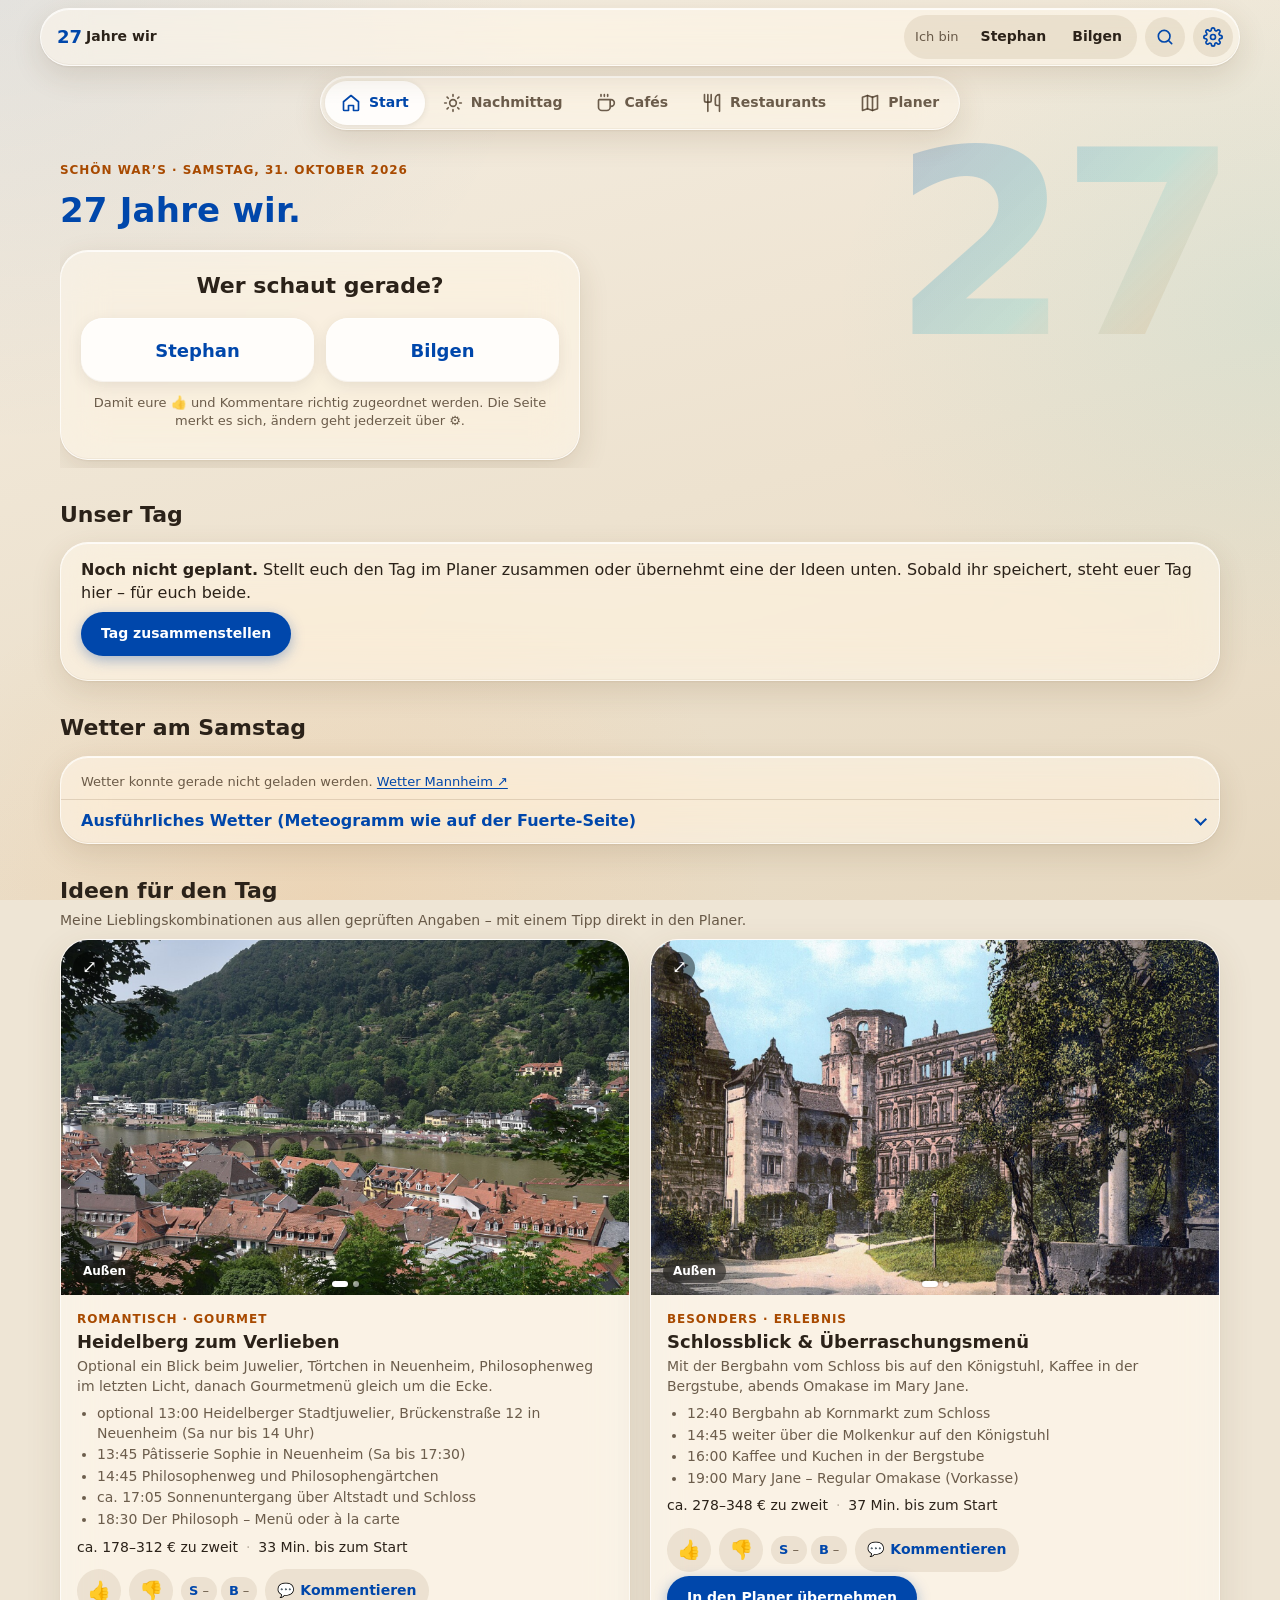
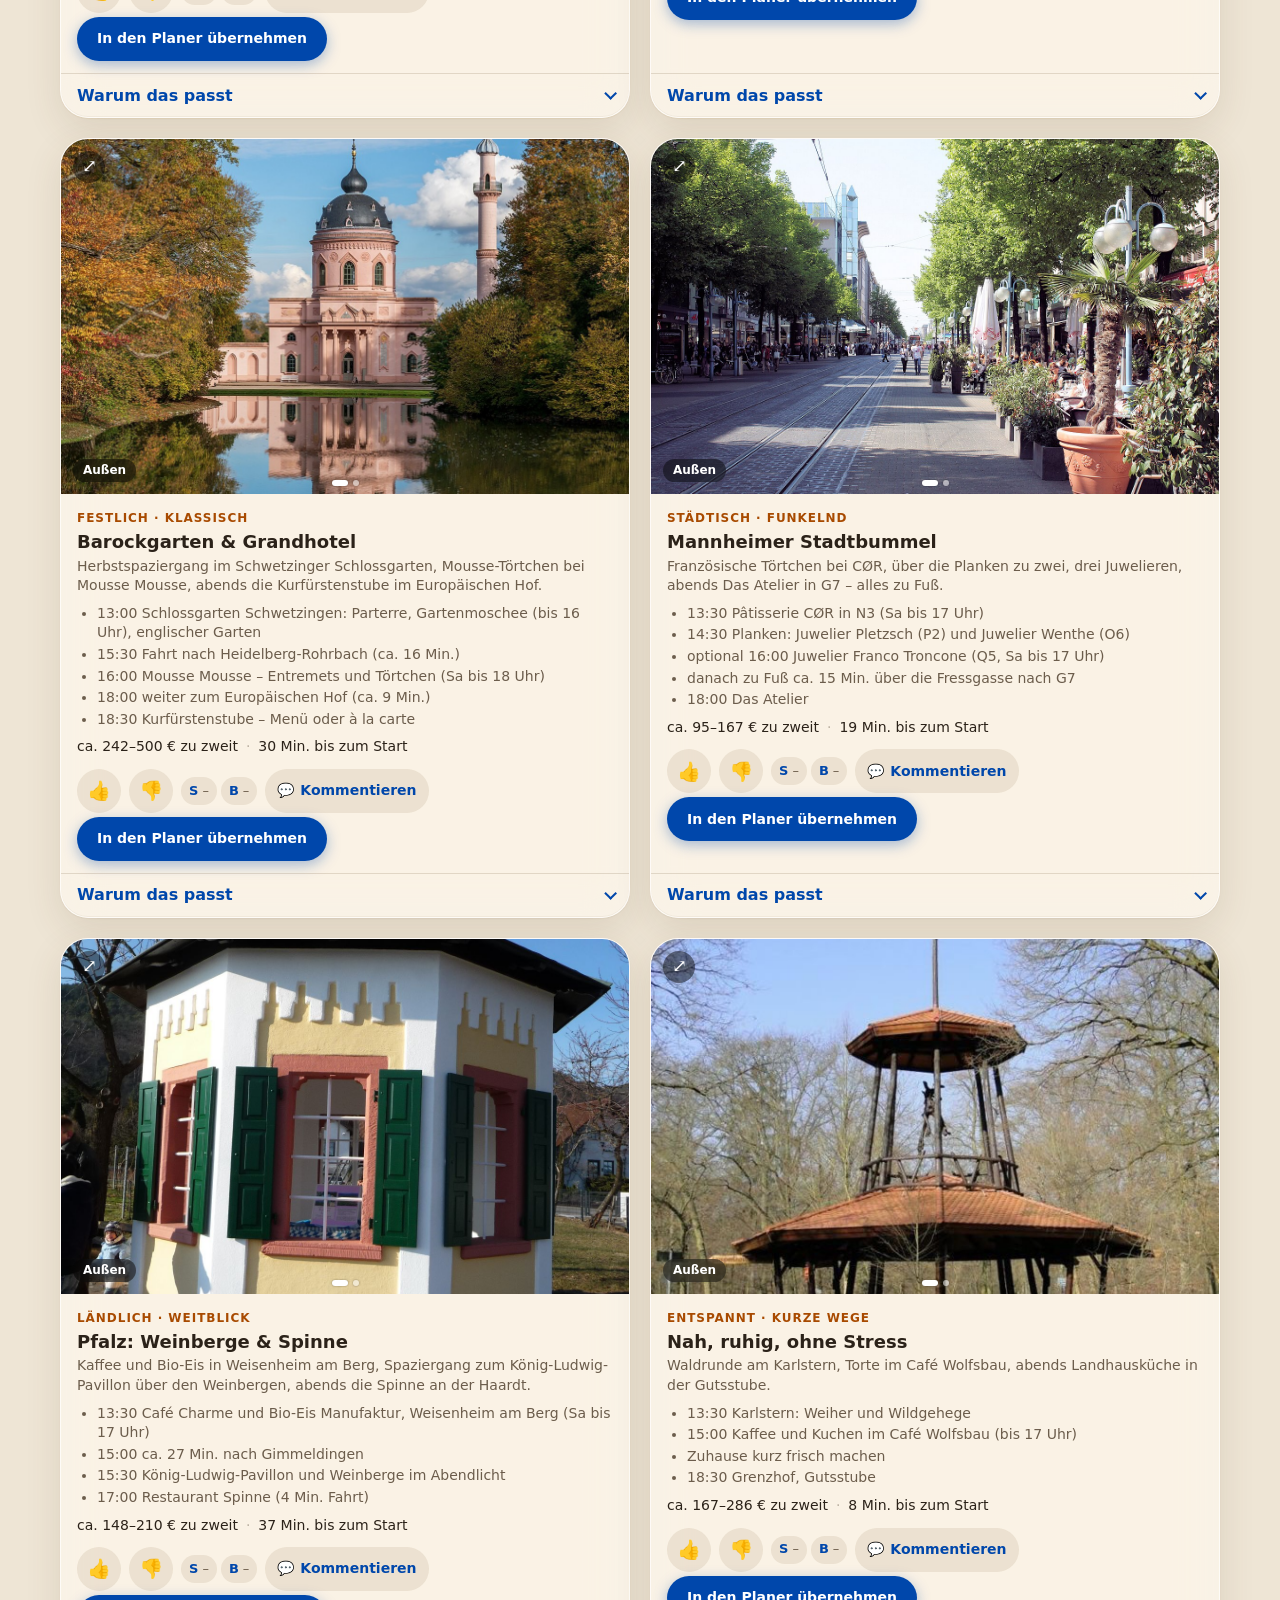
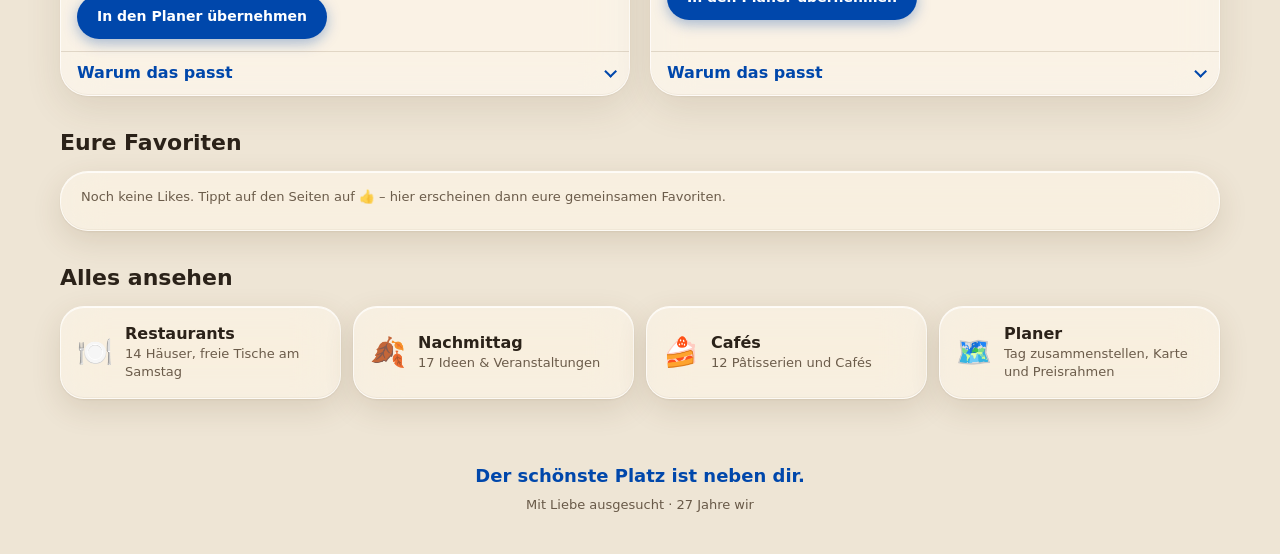
==== index.html @ 7b370501 "Ziegler hat abgesagt: als ausgebucht markiert, Tagesidee Barockgarten wieder mit Kurfürstenstube Co-" ====
<!doctype html>
<html lang="de">
<head>
  <meta charset="utf-8">
  <meta name="viewport" content="width=device-width, initial-scale=1, viewport-fit=cover">
  <meta name="color-scheme" content="light dark">
  <link rel="manifest" href="manifest.webmanifest">
  <link rel="icon" type="image/png" href="icons/icon-192.png?v=b">
  <link rel="apple-touch-icon" href="icons/icon-180.png?v=b">
  <meta name="apple-mobile-web-app-capable" content="yes">
  <meta name="mobile-web-app-capable" content="yes">
  <meta name="apple-mobile-web-app-title" content="Jahrestag">
  <meta name="apple-mobile-web-app-status-bar-style" content="black-translucent">
  <meta name="theme-color" content="#EEE5D5" media="(prefers-color-scheme: light)">
  <meta name="theme-color" content="#0A1430" media="(prefers-color-scheme: dark)">
  <meta name="description" content="Unser Jahrestag am Samstag, 31. Oktober 2026 – Restaurants, Nachmittag, Cafés und Planer.">
  <meta property="og:type" content="website">
  <meta property="og:locale" content="de_DE">
  <meta property="og:title" content="27 Jahre wir.">
  <meta property="og:description" content="Ein Tag nur für uns – Samstag, 31. Oktober 2026.">
  <meta property="og:url" content="https://stephandel.github.io/jubilaeum-2026/">
  <meta property="og:image" content="https://stephandel.github.io/jubilaeum-2026/icons/og.jpg?v=b">
  <meta property="og:image:width" content="1200">
  <meta property="og:image:height" content="630">
  <meta property="og:image:alt" content="27 Jahre wir. – Blick über Heidelberg">
  <meta name="twitter:card" content="summary_large_image">
  <title>27 Jahre wir</title>
  <script>try { var t = localStorage.getItem("jg-theme"); if (t === "light" || t === "dark") document.documentElement.dataset.theme = t; var g = Number(localStorage.getItem("jg-schrift")); if (g >= 90 && g <= 130) document.documentElement.style.setProperty("--schrift", g / 100); } catch (e) {}</script>
  <link rel="stylesheet" href="base.css?v=1e421c1b">
  <link rel="stylesheet" href="style.css?v=fc699ea1">
</head>
<body data-seite="start">
  <a class="sprung" href="#inhalt">Zum Inhalt springen</a>
  <header class="titelzeile glas">
    <a class="marke" href="index.html" aria-label="27 Jahre wir – Startseite"><span class="marke-27" aria-hidden="true">27</span><span class="marke-text">Jahre wir</span></a>
    <div class="ichbin" role="group" aria-label="Ich bin">
      <span class="ichbin-label">Ich bin</span>
      <button type="button" class="seg" data-person="S" aria-pressed="false">Stephan</button>
      <button type="button" class="seg" data-person="B" aria-pressed="false">Bilgen</button>
    </div>
    <button type="button" class="kopf-knopf" id="suche-auf" aria-label="Suchen" aria-haspopup="dialog"><svg viewBox="0 0 24 24" aria-hidden="true"><circle cx="11" cy="11" r="7"/><path d="m20 20-3.5-3.5"/></svg></button>
    <button type="button" class="kopf-knopf" id="einst-auf" aria-label="Einstellungen" aria-haspopup="dialog"><svg viewBox="0 0 24 24" aria-hidden="true"><circle cx="12" cy="12" r="3"/><path d="M19.4 15a1.7 1.7 0 0 0 .3 1.8l.1.1a2 2 0 1 1-2.8 2.8l-.1-.1a1.7 1.7 0 0 0-1.8-.3 1.7 1.7 0 0 0-1 1.5V21a2 2 0 1 1-4 0v-.1a1.7 1.7 0 0 0-1.1-1.5 1.7 1.7 0 0 0-1.8.3l-.1.1a2 2 0 1 1-2.8-2.8l.1-.1a1.7 1.7 0 0 0 .3-1.8 1.7 1.7 0 0 0-1.5-1H3a2 2 0 1 1 0-4h.1a1.7 1.7 0 0 0 1.5-1.1 1.7 1.7 0 0 0-.3-1.8l-.1-.1a2 2 0 1 1 2.8-2.8l.1.1a1.7 1.7 0 0 0 1.8.3H9a1.7 1.7 0 0 0 1-1.5V3a2 2 0 1 1 4 0v.1a1.7 1.7 0 0 0 1 1.5 1.7 1.7 0 0 0 1.8-.3l.1-.1a2 2 0 1 1 2.8 2.8l-.1.1a1.7 1.7 0 0 0-.3 1.8V9a1.7 1.7 0 0 0 1.5 1H21a2 2 0 1 1 0 4h-.1a1.7 1.7 0 0 0-1.5 1Z"/></svg></button>
  </header>
  <nav class="tabbar glas" aria-label="Seiten">
    <a href="index.html" aria-current="page"><svg viewBox="0 0 24 24" aria-hidden="true"><path d="M3 10.5 12 3l9 7.5V20a1 1 0 0 1-1 1h-5v-6h-6v6H4a1 1 0 0 1-1-1Z"/></svg><span>Start</span></a>
    <a href="nachmittag.html"><svg viewBox="0 0 24 24" aria-hidden="true"><circle cx="12" cy="12" r="4"/><path d="M12 2v2M12 20v2M4.93 4.93l1.41 1.41M17.66 17.66l1.41 1.41M2 12h2M20 12h2M6.34 17.66l-1.41 1.41M19.07 4.93l-1.41 1.41"/></svg><span>Nachmittag</span></a>
    <a href="cafes.html"><svg viewBox="0 0 24 24" aria-hidden="true"><path d="M10 2v2M14 2v2M16 8a1 1 0 0 1 1 1v8a4 4 0 0 1-4 4H7a4 4 0 0 1-4-4V9a1 1 0 0 1 1-1h14a4 4 0 1 1 0 8h-1"/><path d="M6 2v2"/></svg><span>Cafés</span></a>
    <a href="restaurants.html"><svg viewBox="0 0 24 24" aria-hidden="true"><path d="M3 2v7c0 1.1.9 2 2 2h4a2 2 0 0 0 2-2V2"/><path d="M7 2v20"/><path d="M21 15V2a5 5 0 0 0-5 5v6c0 1.1.9 2 2 2h3Zm0 0v7"/></svg><span>Restaurants</span></a>
    <a href="planer.html"><svg viewBox="0 0 24 24" aria-hidden="true"><path d="M9 3 3 5v16l6-2 6 2 6-2V3l-6 2-6-2Z"/><path d="M9 3v16M15 5v16"/></svg><span>Planer</span></a>
  </nav>
  <main id="inhalt" class="inhalt" tabindex="-1">
    <noscript><p class="hinweiszeile">Bitte JavaScript einschalten – die Inhalte werden aus data.js aufgebaut.</p></noscript>
    <div id="app"></div>
  </main>
  <footer class="fuss">
    <p class="fuss-gross">Der schönste Platz ist neben dir.</p>
    <p class="fuss-klein">Mit Liebe ausgesucht · 27 Jahre wir</p>
  </footer>
  <div class="sheet-hinter" id="einst-hinter" hidden></div>
  <section class="sheet glas" id="einstellungen" role="dialog" aria-modal="true" aria-labelledby="einst-titel" hidden>
    <header class="sheet-kopf"><h2 id="einst-titel">Einstellungen</h2><button type="button" class="sheet-zu" data-zu="einstellungen" aria-label="Schließen">✕</button></header>
    <div class="einst-zeile"><span class="einst-label">Ich bin</span><div class="ichbin" role="group" aria-label="Ich bin">
      <button type="button" class="seg" data-person="S" aria-pressed="false">Stephan</button>
      <button type="button" class="seg" data-person="B" aria-pressed="false">Bilgen</button></div></div>
    <div class="einst-zeile"><span class="einst-label">Darstellung</span><button type="button" class="thema" id="thema" aria-label="Darstellung umschalten"></button></div>
    <div class="einst-zeile"><span class="einst-label">Schriftgröße</span><div class="schrift" role="group" aria-label="Schriftgröße">
      <button type="button" id="schrift-klein" aria-label="Schrift kleiner">A<small aria-hidden="true">−</small></button>
      <button type="button" id="schrift-gross" aria-label="Schrift größer">A<small aria-hidden="true">+</small></button></div></div>
    <div id="installieren"></div>
    <p class="hinweis">Likes, Kommentare und „Unser Tag“ sind für euch beide gemeinsam. Nach 15 Minuten Pause startet die Seite wieder auf der Startseite.</p>
  </section>
  <div class="sheet-hinter" id="suche-hinter" hidden></div>
  <section class="sheet glas suche-sheet" id="suchfenster" role="dialog" aria-modal="true" aria-label="Suchen" hidden>
    <div class="suche-kopf"><label class="suche-feld global"><svg viewBox="0 0 24 24" aria-hidden="true"><circle cx="11" cy="11" r="7"/><path d="m20 20-3.5-3.5"/></svg><span class="sr">Alles durchsuchen</span><input type="search" id="global-suche" placeholder="Restaurant, Café, Ort, Gericht …" autocomplete="off"></label><button type="button" class="sheet-zu" data-zu="suchfenster" aria-label="Schließen">✕</button></div>
    <ul class="such-treffer" id="such-treffer"></ul>
  </section>
  <div class="toast" id="toast" role="status" aria-live="polite"></div>
  <script src="data.js?v=d4737274"></script>
  <script src="likestore.js?v=ab14de96"></script>
  <script src="start.js?v=19758ab6"></script>
  <script src="script.js?v=ec2688a6"></script>
</body>
</html>
---- base.css ----
/* apple-ui/base.css — einmal pro App einbinden, Werte nur über Variablen nutzen */

:root {
  /* Schrift */
  --font: -apple-system, "SF Pro Text", system-ui, sans-serif;
  --fs-large-title: 2.125rem; /* 34 */
  --fs-title1: 1.75rem;       /* 28 */
  --fs-title2: 1.375rem;      /* 22 */
  --fs-title3: 1.25rem;       /* 20 */
  --fs-body: 1.0625rem;       /* 17 */
  --fs-subhead: 0.9375rem;    /* 15 */
  --fs-footnote: 0.8125rem;   /* 13 */
  --fs-caption: 0.75rem;      /* 12 */

  /* Abstände */
  --s1: 4px; --s2: 8px; --s3: 12px; --s4: 16px;
  --s5: 20px; --s6: 24px; --s8: 32px; --tap: 44px;
  --rand: var(--s4);
  --r-kachel: 16px; --r-button: 12px; --r-chip: 999px;

  /* Systemfarben */
  --blau: #007AFF; --gruen: #34C759; --orange: #FF9500;
  --rot: #FF3B30; --gelb: #FFCC00; --indigo: #5856D6; --teal: #30B0C7;
  --akzent: var(--blau);

  /* Hell */
  --bg: #F2F2F7;
  --bg-2: #FFFFFF;
  --label: #000000;
  --label-2: rgba(60,60,67,.6);
  --label-3: rgba(60,60,67,.3);
  --trenner: rgba(60,60,67,.29);

  --fuellung: rgba(120,120,128,.2);
  --glas-bg: rgba(255,255,255,.7);
  --glas-rand: rgba(255,255,255,.4);
  --glas-schatten: 0 8px 32px rgba(0,0,0,.12);

  /* Bewegung */
  --ease: cubic-bezier(.32,.72,0,1);
  --dauer: 280ms;

  /* Safe Areas */
  --safe-top: env(safe-area-inset-top, 0px);
  --safe-bottom: env(safe-area-inset-bottom, 0px);
  --safe-left: env(safe-area-inset-left, 0px);
  --safe-right: env(safe-area-inset-right, 0px);
}

@media (prefers-color-scheme: dark) {
  :root {
    --bg: #000000;
    --bg-2: #1C1C1E;
    --label: #FFFFFF;
    --label-2: rgba(235,235,245,.6);
    --label-3: rgba(235,235,245,.3);
    --trenner: rgba(84,84,88,.6);
    --fuellung: rgba(120,120,128,.36);
    --glas-bg: rgba(28,28,30,.6);
    --glas-rand: rgba(255,255,255,.15);
    --glas-schatten: 0 8px 32px rgba(0,0,0,.5);
    --blau: #0A84FF; --gruen: #30D158; --orange: #FF9F0A;
    --rot: #FF453A; --gelb: #FFD60A; --indigo: #5E5CE6; --teal: #40C8E0;
  }
}

@media (min-width: 768px) { :root { --rand: var(--s5); } }

/* Grundlayout */
*, *::before, *::after { box-sizing: border-box; }
html { -webkit-text-size-adjust: 100%; }
body {
  margin: 0;
  font-family: var(--font);
  font-size: var(--fs-body);
  line-height: 1.35;
  color: var(--label);
  background: var(--bg);
  -webkit-font-smoothing: antialiased;
  overscroll-behavior-y: none;
}
button, input, select { font: inherit; color: inherit; }
button { background: none; border: 0; padding: 0; cursor: pointer; }
.zahlen { font-variant-numeric: tabular-nums; }

/* Textstufen */
.t-large-title { font-size: var(--fs-large-title); font-weight: 700; letter-spacing: .37px; }
.t-title1   { font-size: var(--fs-title1); font-weight: 700; }
.t-title2   { font-size: var(--fs-title2); font-weight: 700; }
.t-title3   { font-size: var(--fs-title3); font-weight: 600; }
.t-body     { font-size: var(--fs-body); }
.t-subhead  { font-size: var(--fs-subhead); }
.t-footnote { font-size: var(--fs-footnote); color: var(--label-2); }
.t-caption  { font-size: var(--fs-caption); color: var(--label-2); text-transform: uppercase; letter-spacing: .06em; }

/* Glas */
.glas {
  background: var(--glas-bg);
  border: 1px solid var(--glas-rand);
  box-shadow: var(--glas-schatten);
  -webkit-backdrop-filter: blur(20px) saturate(180%);
  backdrop-filter: blur(20px) saturate(180%);
}
@supports not (backdrop-filter: blur(1px)) {
  .glas { background: color-mix(in srgb, var(--bg-2) 92%, transparent); }
}

/* Bauteile */
.kachel {
  background: var(--bg-2);
  border-radius: var(--r-kachel);
  padding: var(--s4);
}
.kachel.glas { background: var(--glas-bg); }

.button {
  min-height: var(--tap);
  padding: 0 var(--s5);
  border-radius: var(--r-button);
  background: var(--akzent);
  color: #fff;
  font-weight: 600;
  display: inline-flex; align-items: center; justify-content: center;
  transition: opacity var(--dauer) var(--ease), transform var(--dauer) var(--ease);
}
.button.leise { background: var(--fuellung); color: var(--akzent); }
.button.rand  { background: none; border: 1px solid var(--trenner); color: var(--akzent); }

.chip {
  height: 32px; padding: 0 var(--s3);
  border-radius: var(--r-chip);
  background: var(--fuellung);
  font-size: var(--fs-subhead); font-weight: 500;
  display: inline-flex; align-items: center; gap: var(--s1);
}
.chip.aktiv { background: var(--akzent); color: #fff; }

.tippbar:active, .button:active, .chip:active { opacity: .6; transform: scale(.97); }

/* Titelzeile und Tab-Leiste */
.titelzeile {
  position: sticky; top: 0; z-index: 20;
  padding: calc(var(--safe-top) + var(--s2)) var(--rand) var(--s2);
  min-height: calc(var(--safe-top) + var(--tap));
  display: flex; align-items: center; gap: var(--s3);
}
.tabbar {
  position: fixed; left: 0; right: 0; bottom: 0; z-index: 20;
  display: flex;
  padding: var(--s1) var(--safe-right) var(--safe-bottom) var(--safe-left);
}
.tabbar button {
  flex: 1; min-height: calc(var(--tap) + 6px);
  display: flex; flex-direction: column; align-items: center; gap: 2px;
  font-size: var(--fs-caption); font-weight: 500; color: var(--label-2); /* 12 px; Apple nutzt 10 pt, wir bleiben über dem 11-px-Minimum */
}
.tabbar button[aria-selected="true"] { color: var(--akzent); }
.tabbar svg { width: 24px; height: 24px; }
.inhalt { padding: 0 var(--rand) calc(var(--tap) + var(--safe-bottom) + var(--s6)); }

/* Listen */
.liste { background: var(--bg-2); border-radius: var(--r-kachel); overflow: hidden; }
.liste > * {
  min-height: var(--tap); padding: var(--s3) var(--s4);
  display: flex; align-items: center; gap: var(--s3);
}
.liste > * + * { border-top: 1px solid var(--trenner); }

/* Zustände */
.skeleton {
  background: linear-gradient(90deg, var(--fuellung) 25%, transparent 50%, var(--fuellung) 75%);
  background-size: 200% 100%;
  animation: skeleton 1.4s infinite linear;
  border-radius: var(--s2);
}
@keyframes skeleton { to { background-position: -200% 0; } }
.leer {
  text-align: center; padding: var(--s8) var(--rand);
  color: var(--label-2);
}
.leer svg { width: 48px; height: 48px; margin-bottom: var(--s3); }

/* Bewegung */
@media (prefers-reduced-motion: reduce) {
  *, *::before, *::after { animation-duration: .01ms !important; transition-duration: .01ms !important; }
}

/* Fokus */
:focus-visible { outline: 2px solid var(--akzent); outline-offset: 2px; border-radius: var(--r-button); }

/* ===== iPad: ab 768 px (regular Breite), siehe module/ipad.md ===== */
.seitenleiste { display: none; }
.lesebreite { max-width: 680px; }
@media (min-width: 768px) {
  /* Tab-Leiste wandert nach oben in die Titelzeile, Symbol und Label nebeneinander */
  .tabbar { position: sticky; top: 0; bottom: auto; padding: var(--s1) var(--rand); justify-content: center; gap: var(--s2); }
  .tabbar button { flex: 0 0 auto; flex-direction: row; gap: var(--s2); min-height: var(--tap); padding: 0 var(--s3); font-size: var(--fs-subhead); border-radius: var(--r-button); }
  .tabbar button[aria-selected="true"] { background: var(--fuellung); }
  .tabbar svg { width: 20px; height: 20px; }
  .inhalt { padding-bottom: var(--s6); }

  /* Seitenleiste + Inhalt als Spalten */
  .split { display: grid; grid-template-columns: var(--sl-breite, 280px) 1fr; min-height: 100dvh; }
  .split.drei { grid-template-columns: var(--sl-breite, 260px) var(--liste-breite, 320px) 1fr; }
  .split > * + * { border-left: 1px solid var(--trenner); }
  .seitenleiste { display: block; position: sticky; top: 0; height: 100dvh; overflow-y: auto; padding: calc(var(--safe-top) + var(--s4)) var(--s3) var(--s4); }
  .seitenleiste .gruppe { margin-bottom: var(--s5); }
  .seitenleiste .gruppe > .t-caption { padding: 0 var(--s3) var(--s2); }
  .seitenleiste a, .seitenleiste button {
    display: flex; align-items: center; gap: var(--s3); width: 100%;
    min-height: var(--tap); padding: 0 var(--s3); border-radius: var(--s2);
    color: var(--label); text-decoration: none;
  }
  .seitenleiste svg { width: 20px; height: 20px; color: var(--akzent); flex: 0 0 auto; }
  .seitenleiste [aria-current="page"], .seitenleiste [aria-selected="true"] { background: var(--fuellung); }
}

/* ===== Zeiger (Trackpad/Maus): Hover nur hier, siehe module/ipad.md Abschnitt 5 ===== */
@media (hover: hover) and (pointer: fine) {
  .tabbar button:hover, .chip:hover, .button.leise:hover, .seitenleiste a:hover, .seitenleiste button:hover { background: var(--fuellung); }
  .button:hover { filter: brightness(1.08); }
  .liste > *:hover, .kachel.tippbar:hover { background: color-mix(in srgb, var(--bg-2) 94%, var(--label)); }
  a { cursor: pointer; }
  button, .button, .chip { cursor: default; }   /* Mac-Konvention: Knöpfe behalten den Pfeil */
  input, select, textarea { accent-color: var(--akzent); }
}

/* ===== Mac-Dichte: breites Fenster mit Zeiger, siehe module/mac.md ===== */
@media (min-width: 1024px) and (hover: hover) and (pointer: fine) {
  :root {
    --fs-large-title: 1.625rem; /* 26 */
    --fs-title1: 1.375rem;      /* 22 */
    --fs-title2: 1.0625rem;     /* 17 */
    --fs-title3: 0.9375rem;     /* 15 */
    --fs-body: 0.8125rem;       /* 13 */
    --fs-subhead: 0.6875rem;    /* 11 */
    --fs-footnote: 0.625rem;    /* 10 */
    --fs-caption: 0.625rem;     /* 10 */
    --tap: 28px;
    --r-kachel: 12px; --r-button: 6px;
  }
  body { line-height: 1.25; }
  .kachel { padding: var(--s3); }
  .glas { -webkit-backdrop-filter: blur(12px) saturate(160%); backdrop-filter: blur(12px) saturate(160%); }
  .tippbar:active, .button:active, .chip:active { transform: none; opacity: .75; } /* kein Scale auf dem Mac */
}
/* Inaktives Fenster (JS setzt data-inaktiv auf <html>, wenn document.hasFocus() false ist) */
:root[data-inaktiv] .glas { background: var(--bg-2); -webkit-backdrop-filter: none; backdrop-filter: none; }
:root[data-inaktiv] { --akzent: var(--label-2); }
---- style.css ----
/* Jubiläums-Guide – Projektwerte (wie tokens.css), nach base.css eingebunden */

:root {
  --kobalt: #0047AB;
  --kobalt-hell: #E6EEFA;
  --tuerkis: #00737D;
  --tuerkis-fl: #2EC4CF;
  --warm: #A84A00;            /* Text-Orange, AA auf Weiß */
  --warm-fl: #FF9A3C;         /* Flächen-Orange */
  --akzent: var(--kobalt);
  --karte-bg: rgba(255,255,255,.82);
  --karte-rand: rgba(255,255,255,.7);
  --karte-schatten: 0 8px 32px rgba(0,40,110,.10), 0 1px 2px rgba(0,0,0,.06);
  --ok-bg: #DDF5E3;   --ok-text: #155C2B;
  --mitte-bg: #FFF1C2; --mitte-text: #6B4E00;
  --nein-bg: #FDE2E0; --nein-text: #A3201A;
  --ng-text: #6B4E00;
  --seiten-bg-1: rgba(0,71,171,.10);
  --seiten-bg-2: rgba(46,196,207,.12);
  --seiten-bg-3: rgba(255,154,60,.10);
}

/* Dunkel – automatisch (wenn nicht manuell Hell gewählt) */
@media (prefers-color-scheme: dark) {
  :root:not([data-theme="light"]) {
    --kobalt: #7FA8FF;
    --kobalt-hell: rgba(127,168,255,.16);
    --tuerkis: #5ED9E2;
    --warm: #FFB466;
    --karte-bg: rgba(28,28,30,.78);
    --karte-rand: rgba(255,255,255,.10);
    --karte-schatten: 0 8px 32px rgba(0,0,0,.45);
    --ok-bg: rgba(48,209,88,.18);   --ok-text: #7EE2A0;
    --mitte-bg: rgba(255,214,10,.16); --mitte-text: #FFD95A;
    --nein-bg: rgba(255,69,58,.18); --nein-text: #FF8E86;
    --ng-text: #FFD95A;
    --seiten-bg-1: rgba(0,71,171,.28);
    --seiten-bg-2: rgba(46,196,207,.10);
    --seiten-bg-3: rgba(255,154,60,.08);
  }
}

/* Manuell Hell (überschreibt System-Dunkel) */
:root[data-theme="light"] {
  color-scheme: light;
  --bg: #F2F2F7; --bg-2: #FFFFFF; --label: #000000;
  --label-2: rgba(60,60,67,.72); --label-3: rgba(60,60,67,.3);
  --trenner: rgba(60,60,67,.29); --fuellung: rgba(120,120,128,.16);
  --glas-bg: rgba(255,255,255,.7); --glas-rand: rgba(255,255,255,.4);
  --glas-schatten: 0 8px 32px rgba(0,0,0,.12);
}

/* Manuell Dunkel */
:root[data-theme="dark"] {
  color-scheme: dark;
  --bg: #000000; --bg-2: #1C1C1E; --label: #FFFFFF;
  --label-2: rgba(235,235,245,.7); --label-3: rgba(235,235,245,.3);
  --trenner: rgba(84,84,88,.6); --fuellung: rgba(120,120,128,.36);
  --glas-bg: rgba(28,28,30,.6); --glas-rand: rgba(255,255,255,.15);
  --glas-schatten: 0 8px 32px rgba(0,0,0,.5);
  --kobalt: #7FA8FF; --kobalt-hell: rgba(127,168,255,.16);
  --tuerkis: #5ED9E2; --warm: #FFB466;
  --karte-bg: rgba(28,28,30,.78); --karte-rand: rgba(255,255,255,.10);
  --karte-schatten: 0 8px 32px rgba(0,0,0,.45);
  --ok-bg: rgba(48,209,88,.18);   --ok-text: #7EE2A0;
  --mitte-bg: rgba(255,214,10,.16); --mitte-text: #FFD95A;
  --nein-bg: rgba(255,69,58,.18); --nein-text: #FF8E86;
  --ng-text: #FFD95A;
  --seiten-bg-1: rgba(0,71,171,.28); --seiten-bg-2: rgba(46,196,207,.10); --seiten-bg-3: rgba(255,154,60,.08);
}

/* label-2 etwas kräftiger als Apple-Standard, damit Kleingedrucktes AA erreicht */
:root { --label-2: rgba(60,60,67,.78); }
@media (prefers-color-scheme: dark) { :root:not([data-theme="light"]) { --label-2: rgba(235,235,245,.72); } }

/* Mac-Dichte aus base.css für diesen Guide abschwächen: Lesetext und Tippflächen bleiben groß */
@media (min-width: 1024px) and (hover: hover) and (pointer: fine) {
  :root {
    --fs-large-title: 2.125rem; --fs-title1: 1.75rem; --fs-title2: 1.375rem; --fs-title3: 1.125rem;
    --fs-body: 1rem; --fs-subhead: .875rem; --fs-footnote: .8125rem; --fs-caption: .75rem;
    --tap: 44px; --r-kachel: 16px; --r-button: 12px;
  }
  body { line-height: 1.4; }
}

/* ---------- Grundlayout ---------- */
body { min-height: 100vh; }
body::before {
  content: ""; position: fixed; inset: 0; z-index: -1; pointer-events: none;
  background:
    radial-gradient(60vmax 50vmax at 0% 0%, var(--seiten-bg-1), transparent 70%),
    radial-gradient(50vmax 40vmax at 100% 30%, var(--seiten-bg-2), transparent 70%),
    radial-gradient(50vmax 40vmax at 30% 100%, var(--seiten-bg-3), transparent 70%),
    var(--bg);
}
a { color: var(--akzent); text-underline-offset: 2px; }
h1, h2, h3, h4 { margin: 0; }
p { margin: 0 0 var(--s2); }
.sr { position: absolute; width: 1px; height: 1px; overflow: hidden; clip: rect(0 0 0 0); white-space: nowrap; }
.sprung { position: absolute; left: var(--s4); top: -100px; z-index: 50; background: var(--bg-2); padding: var(--s3) var(--s4); border-radius: var(--r-button); }
.sprung:focus { top: calc(var(--safe-top) + var(--s2)); }
main:focus { outline: none; }
.inhalt { max-width: 1200px; margin: 0 auto; padding-left: calc(var(--rand) + var(--safe-left)); padding-right: calc(var(--rand) + var(--safe-right)); }
[id] { scroll-margin-top: 120px; }

/* ---------- Titelzeile ---------- */
.titelzeile { justify-content: space-between; flex-wrap: wrap; border-width: 0 0 1px; }
.marke { display: inline-flex; align-items: baseline; gap: var(--s1); text-decoration: none; color: var(--label); min-height: var(--tap); align-items: center; }
.marke-27 { font-weight: 800; font-size: var(--fs-title3); color: var(--kobalt); font-variant-numeric: tabular-nums; }
.marke-text { font-weight: 600; font-size: var(--fs-subhead); }
.ichbin { display: inline-flex; align-items: center; gap: 2px; background: var(--fuellung); border-radius: var(--r-button); padding: 2px; margin-left: auto; }
.ichbin-label { font-size: var(--fs-footnote); color: var(--label-2); padding: 0 var(--s2); }
.seg { min-height: 40px; min-width: 44px; padding: 0 var(--s3); border-radius: 10px; font-size: var(--fs-subhead); font-weight: 600; color: var(--label); }
.seg[aria-pressed="true"] { background: var(--bg-2); color: var(--kobalt); box-shadow: 0 1px 4px rgba(0,0,0,.15); }
.thema { min-width: var(--tap); min-height: var(--tap); display: inline-flex; align-items: center; justify-content: center; gap: var(--s1); border-radius: var(--r-button); color: var(--akzent); }
.thema svg, .tabbar svg { fill: none; stroke: currentColor; stroke-width: 2; stroke-linecap: round; stroke-linejoin: round; }
.thema svg { width: 22px; height: 22px; }
.thema-text { font-size: var(--fs-footnote); font-weight: 600; }
@media (max-width: 420px) { .thema-text, .ichbin-label { position: absolute; width: 1px; height: 1px; overflow: hidden; clip: rect(0 0 0 0); } }

/* ---------- Tab-Leiste mit Links ---------- */
.tabbar { border-width: 1px 0 0; }
.tabbar a {
  flex: 1; min-height: calc(var(--tap) + 6px); text-decoration: none;
  display: flex; flex-direction: column; align-items: center; justify-content: center; gap: 2px;
  font-size: var(--fs-caption); font-weight: 600; color: var(--label-2);
}
.tabbar a[aria-current="page"] { color: var(--akzent); }
.tabbar a:active { opacity: .6; }
@media (min-width: 768px) {
  .tabbar { top: calc(var(--tap) + var(--s4) + var(--safe-top)); z-index: 19; border-width: 0 0 1px; }
  .tabbar a { flex: 0 0 auto; flex-direction: row; gap: var(--s2); min-height: var(--tap); padding: 0 var(--s4); font-size: var(--fs-subhead); border-radius: var(--r-button); }
  .tabbar a[aria-current="page"] { background: var(--fuellung); }
  .tabbar svg { width: 20px; height: 20px; }
}
@media (hover: hover) and (pointer: fine) { .tabbar a:hover { background: var(--fuellung); } }

/* ---------- Hero ---------- */
.hero { position: relative; padding: var(--s8) 0 var(--s4); overflow: hidden; }
.hero-27 {
  position: absolute; right: -8px; top: 0; z-index: -1;
  font-size: clamp(9rem, 32vw, 16rem); font-weight: 800; line-height: .9; letter-spacing: -.04em;
  color: transparent;
  background: linear-gradient(135deg, color-mix(in srgb, var(--kobalt) 22%, transparent), color-mix(in srgb, var(--tuerkis-fl) 18%, transparent) 55%, color-mix(in srgb, var(--warm-fl) 26%, transparent));
  -webkit-background-clip: text; background-clip: text;
  font-variant-numeric: tabular-nums; user-select: none;
}
.hero-label { font-size: var(--fs-caption); text-transform: uppercase; letter-spacing: .08em; font-weight: 700; color: var(--warm); }
.hero h1 { font-size: var(--fs-large-title); font-weight: 800; letter-spacing: .2px; color: var(--kobalt); margin-bottom: var(--s1); }
.hero.klein h1 { font-size: var(--fs-title1); }
.hero-unter { font-size: var(--fs-title3); font-weight: 600; }
.hero-satz { max-width: 36em; color: var(--label-2); }
.hero-datum { font-weight: 600; color: var(--tuerkis); }
.kopfzeile { font-size: var(--fs-subhead); font-weight: 600; padding: var(--s2) var(--s3); border-radius: var(--r-chip); background: var(--kobalt-hell); color: var(--kobalt); display: inline-block; }
.hinweiszeile { font-size: var(--fs-footnote); color: var(--label-2); margin-top: var(--s3); max-width: 60em; }

/* ---------- Blöcke, Steuerung ---------- */
.block { margin-top: var(--s8); }
.block > h2 { font-size: var(--fs-title2); margin-bottom: var(--s3); }
.unterzeile { color: var(--label-2); font-size: var(--fs-subhead); margin-top: calc(-1 * var(--s2)); }
.glas-leicht { background: var(--karte-bg); border: 1px solid var(--karte-rand); box-shadow: var(--karte-schatten); -webkit-backdrop-filter: blur(16px) saturate(160%); backdrop-filter: blur(16px) saturate(160%); }
.steuer { border-radius: var(--r-kachel); padding: var(--s3); margin: var(--s4) 0; display: grid; gap: var(--s3); }
.steuer-zeile { display: flex; flex-wrap: wrap; gap: var(--s2); align-items: center; }
.steuer-label { font-size: var(--fs-footnote); color: var(--label-2); font-weight: 600; margin-right: var(--s1); }
.chip { min-height: var(--tap); height: auto; text-decoration: none; color: var(--label); }
.chip[aria-pressed="true"] { background: var(--akzent); color: #fff; }
:root[data-theme="dark"] .chip[aria-pressed="true"] { color: #000; }
@media (prefers-color-scheme: dark) { :root:not([data-theme="light"]) .chip[aria-pressed="true"] { color: #000; } }
.filter label { display: inline-flex; align-items: center; gap: var(--s2); font-size: var(--fs-subhead); min-height: var(--tap); }
.filter select { min-height: 40px; padding: 0 var(--s2); border-radius: 10px; border: 1px solid var(--trenner); background: var(--bg-2); }
.check input { width: 22px; height: 22px; accent-color: var(--akzent); }
label.check { display: inline-flex; align-items: center; gap: var(--s2); min-height: var(--tap); font-size: var(--fs-subhead); }

/* ---------- Übersichtstabelle ---------- */
.tabelle-wrap { overflow-x: auto; }
.uebersicht { width: 100%; border-collapse: separate; border-spacing: 0; background: var(--karte-bg); border: 1px solid var(--karte-rand); border-radius: var(--r-kachel); box-shadow: var(--karte-schatten); overflow: hidden; font-size: var(--fs-subhead); }
.uebersicht th, .uebersicht td { text-align: left; padding: var(--s3); vertical-align: middle; border-bottom: 1px solid var(--trenner); }
.uebersicht thead th { font-size: var(--fs-caption); text-transform: uppercase; letter-spacing: .05em; color: var(--label-2); font-weight: 700; }
.uebersicht tbody tr:last-child > * { border-bottom: 0; }
.uebersicht tbody th a { font-weight: 700; font-size: var(--fs-body); text-decoration: none; display: inline-flex; min-height: 32px; align-items: center; }
.uebersicht td[data-label="Autofahrt"] { white-space: nowrap; }
.uebersicht .ort { display: block; font-size: var(--fs-footnote); color: var(--label-2); font-weight: 400; }
.uebersicht tr[data-status="nein"] { opacity: .75; }
@media (max-width: 767px) {
  .uebersicht, .uebersicht tbody { display: block; }
  .uebersicht thead { display: none; }
  .uebersicht tr { display: grid; grid-template-columns: repeat(3, minmax(0, 1fr)); gap: var(--s1) var(--s3); padding: var(--s3); border-bottom: 1px solid var(--trenner); }
  .uebersicht td[data-label="Likes"]::before { display: none; }
  .uebersicht td[data-label="Autofahrt"] { white-space: normal; }
  .uebersicht tbody tr:last-child { border-bottom: 0; }
  .uebersicht th, .uebersicht td { padding: 0; border: 0; }
  .uebersicht tbody th { grid-column: 1 / -1; }
  .uebersicht td::before { content: attr(data-label); display: block; font-size: var(--fs-caption); color: var(--label-2); text-transform: uppercase; letter-spacing: .04em; }
  .uebersicht td.td-status, .uebersicht td[data-label="Likes"] { grid-column: 1 / -1; }
}
.schnelllinks { display: flex; flex-wrap: wrap; gap: var(--s2); margin-top: var(--s4); align-items: center; }
.schnell-trenner { font-size: var(--fs-footnote); color: var(--label-2); font-weight: 600; margin-left: var(--s2); }

/* ---------- Status, Tags ---------- */
.status { display: inline-flex; align-items: center; gap: var(--s1); padding: 4px var(--s3); border-radius: var(--r-chip); font-size: var(--fs-footnote); font-weight: 700; line-height: 1.3; }
.status.ja { background: var(--ok-bg); color: var(--ok-text); }
.status.unbekannt { background: var(--mitte-bg); color: var(--mitte-text); }
.status.nein { background: var(--nein-bg); color: var(--nein-text); }
.status-tel { font-size: var(--fs-footnote); white-space: nowrap; }
.status-tel a, a.tel { display: inline-flex; align-items: center; min-height: var(--tap); font-weight: 600; }
.status-zeile { display: flex; flex-wrap: wrap; align-items: center; gap: var(--s2); margin: var(--s2) 0; }
.tag { display: inline-block; padding: 2px var(--s2); border-radius: var(--r-chip); font-size: var(--fs-caption); font-weight: 700; letter-spacing: .03em; vertical-align: middle; }
.tag.zusatz { background: var(--kobalt-hell); color: var(--kobalt); }
.tag.warn { background: var(--nein-bg); color: var(--nein-text); }
.tag.grenz { background: var(--mitte-bg); color: var(--mitte-text); }
.tag.event { background: color-mix(in srgb, var(--warm-fl) 22%, transparent); color: var(--warm); }
.ng { color: var(--ng-text); font-style: italic; }

/* ---------- Likes ---------- */
.likes { display: flex; flex-wrap: wrap; align-items: center; gap: var(--s2); margin: var(--s2) 0; }
.like { width: var(--tap); height: var(--tap); border-radius: var(--r-button); background: var(--fuellung); font-size: 1.15rem; display: inline-flex; align-items: center; justify-content: center; transition: transform var(--dauer) var(--ease), background-color var(--dauer) var(--ease); }
.like:active { transform: scale(.92); }
.like.hoch[aria-pressed="true"] { background: var(--ok-bg); box-shadow: inset 0 0 0 2px var(--ok-text); }
.like.runter[aria-pressed="true"] { background: var(--nein-bg); box-shadow: inset 0 0 0 2px var(--nein-text); }
.stimmen { display: inline-flex; gap: var(--s1); }
.chip-person { display: inline-flex; align-items: center; gap: 4px; height: 28px; padding: 0 var(--s2); border-radius: var(--r-chip); background: var(--fuellung); font-size: var(--fs-footnote); }
.chip-person b { font-weight: 800; color: var(--kobalt); }
.chip-person.hoch { background: var(--ok-bg); }
.chip-person.runter { background: var(--nein-bg); }
.likes-laden .stimmen { opacity: .4; }

/* ---------- Kommentare ---------- */
.komm { margin: 0 0 var(--s2); }
.komm-leiste { display: flex; flex-wrap: wrap; align-items: center; gap: var(--s2); }
.komm-knopf, .komm-mehr { min-height: var(--tap); padding: 0 var(--s3); border-radius: var(--r-button); background: var(--fuellung); color: var(--akzent); font-size: var(--fs-subhead); font-weight: 600; display: inline-flex; align-items: center; gap: 6px; }
.komm-mehr { background: none; padding: 0 var(--s2); }
.komm-liste { list-style: none; margin: var(--s2) 0 0; padding: 0; display: grid; gap: var(--s2); }
.komm-liste li { position: relative; padding: var(--s2) var(--s3); border-radius: var(--r-button); background: var(--fuellung); display: grid; gap: 2px; }
.komm-kopf { font-size: var(--fs-footnote); color: var(--text-2, inherit); opacity: .8; }
.komm-kopf b { color: var(--kobalt); }
.komm-text { white-space: pre-wrap; overflow-wrap: anywhere; }
.komm-weg { justify-self: start; min-height: 32px; padding: 0; background: none; color: var(--nein-text); font-size: var(--fs-footnote); }
.komm-form { margin-top: var(--s2); display: grid; gap: var(--s2); }
.komm-form textarea { width: 100%; box-sizing: border-box; min-height: 64px; padding: var(--s2) var(--s3); border-radius: var(--r-button); border: 1px solid var(--trenner); background: var(--fuellung); color: inherit; font: inherit; resize: vertical; }
.komm-knoepfe { display: flex; gap: var(--s2); }
.komm-senden, .komm-abbrechen { min-height: var(--tap); padding: 0 var(--s4, 16px); border-radius: var(--r-button); font-weight: 600; }
.komm-senden { background: var(--akzent); color: #fff; }
.komm-senden:disabled { opacity: .5; }
.komm-abbrechen { background: var(--fuellung); color: var(--akzent); }

/* ---------- Karten ---------- */
.karten { display: grid; gap: var(--s5); grid-template-columns: 1fr; align-items: start; }
@media (min-width: 768px) { .karten { grid-template-columns: repeat(2, minmax(0, 1fr)); } }
@media (min-width: 1150px) { .karten { grid-template-columns: repeat(3, minmax(0, 1fr)); } }
.karte {
  border-radius: 24px; overflow: hidden;
  background: var(--karte-bg); border: 1px solid var(--karte-rand); box-shadow: var(--karte-schatten);
  -webkit-backdrop-filter: blur(16px) saturate(160%); backdrop-filter: blur(16px) saturate(160%);
}
@supports not (backdrop-filter: blur(1px)) { .karte, .glas-leicht { background: color-mix(in srgb, var(--bg-2) 94%, transparent); } }
.karte[data-status="nein"] { opacity: .8; }
.bild { position: relative; aspect-ratio: 16 / 10; overflow: hidden; background: var(--fuellung); }
.bild > img.b1, .bild > img.b2 { position: absolute; inset: 0; width: 100%; height: 100%; object-fit: cover; transition: opacity var(--dauer) var(--ease); }
.bild > img.b2 { opacity: 0; }
.bild.zeige2 > img.b2 { opacity: 1; }
@media (hover: hover) and (pointer: fine) { .bild.zwei:hover > img.b2 { opacity: 1; } }
.bild img.kaputt { display: none; }
.platzhalter { position: absolute; inset: 0; display: flex; align-items: center; justify-content: center; background: linear-gradient(135deg, var(--kobalt), var(--tuerkis-fl) 60%, var(--warm-fl)); }
.platzhalter span { font-size: 3rem; font-weight: 800; color: rgba(255,255,255,.92); letter-spacing: .04em; }
.bild-wechsel { position: absolute; right: var(--s3); bottom: var(--s3); width: 56px; height: 44px; border-radius: 10px; overflow: hidden; border: 2px solid rgba(255,255,255,.9); box-shadow: 0 2px 8px rgba(0,0,0,.3); }
.bild-wechsel img { width: 100%; height: 100%; object-fit: cover; display: block; }
.karte-kopf { padding: var(--s4) var(--s4) var(--s2); }
.kicker { font-size: var(--fs-caption); font-weight: 700; letter-spacing: .08em; color: var(--warm); margin-bottom: var(--s1); }
.karte h3 { font-size: var(--fs-title3); font-weight: 700; margin-bottom: var(--s1); }
.kueche { color: var(--label-2); font-size: var(--fs-subhead); }
.fakten { display: flex; flex-wrap: wrap; gap: var(--s1) var(--s2); align-items: center; font-size: var(--fs-subhead); }
.trenn { color: var(--label-3); }
.sterne { font-weight: 700; }
.sterne > span[aria-hidden] { color: var(--warm); }
.anz { font-weight: 400; color: var(--label-2); }
.zahlen, .uebersicht td { font-variant-numeric: tabular-nums; }
.preis { font-size: var(--fs-subhead); margin: var(--s2) 0; }
.preis-alt s { color: var(--label-2); }
.preis-neu { font-weight: 600; }
.preis-abw { font-size: var(--fs-footnote); color: var(--label-2); margin: var(--s1) 0 0; }
.kosten { font-size: var(--fs-subhead); }
.linkleiste { font-size: var(--fs-subhead); display: flex; flex-wrap: wrap; align-items: center; gap: 0 var(--s1); margin: var(--s2) 0; }
.linkleiste a { display: inline-flex; align-items: center; min-height: var(--tap); font-weight: 600; text-decoration: none; }
.linkleiste a:hover { text-decoration: underline; }

/* Aufklapper */
details > summary { list-style: none; cursor: pointer; min-height: var(--tap); display: flex; align-items: center; justify-content: space-between; gap: var(--s2); padding: 0 var(--s4); font-weight: 600; color: var(--akzent); border-top: 1px solid var(--trenner); }
details > summary::-webkit-details-marker { display: none; }
details > summary::after { content: ""; width: 9px; height: 9px; border-right: 2px solid currentColor; border-bottom: 2px solid currentColor; transform: rotate(45deg) translateY(-3px); transition: transform var(--dauer) var(--ease); flex: 0 0 auto; }
details[open] > summary::after { transform: rotate(-135deg) translateY(-1px); }
details > summary:focus-visible { outline-offset: -2px; }
.mehr-innen, .quellen-innen { padding: var(--s2) var(--s4) var(--s4); display: grid; grid-template-columns: minmax(0, 1fr); gap: var(--s4); }
.feld, .karte-kopf, .event { overflow-wrap: anywhere; min-width: 0; }
.quellen > summary { font-size: var(--fs-subhead); color: var(--label-2); }
.quellen-innen { font-size: var(--fs-footnote); gap: var(--s1); word-break: break-word; }
.quellen-innen ul { margin: 0 0 var(--s2); padding-left: var(--s5); }
.beschreibung { font-size: var(--fs-subhead); line-height: 1.45; }
.feld h4 { font-size: var(--fs-caption); text-transform: uppercase; letter-spacing: .06em; color: var(--label-2); margin-bottom: var(--s2); }
.feld p, .feld dd { font-size: var(--fs-subhead); }
.dl { display: grid; grid-template-columns: max-content 1fr; gap: var(--s1) var(--s3); margin: 0 0 var(--s2); font-size: var(--fs-subhead); }
.dl dt { color: var(--label-2); }
.dl dd { margin: 0; word-break: break-word; }
.hinweis { font-size: var(--fs-footnote); color: var(--label-2); line-height: 1.4; }
.hinweis.klein { margin-top: var(--s1); }
.fussnote, .fussnoten { font-size: var(--fs-footnote); color: var(--label-2); }
.fussnoten { margin: var(--s2) 0; padding-left: var(--s5); }
.karte-fuss { padding: var(--s2) var(--s4) 0; margin: 0; border-top: 1px solid var(--trenner); }
.stand { font-size: var(--fs-caption); color: var(--label-2); padding: var(--s1) var(--s4) var(--s4); margin: 0; }
.ng-kasten { border: 1px dashed var(--mitte-text); background: var(--mitte-bg); border-radius: var(--r-button); padding: var(--s3); }
.ng-kasten h4 { font-size: var(--fs-caption); text-transform: uppercase; letter-spacing: .06em; color: var(--mitte-text); margin-bottom: var(--s1); }
.ng-kasten ul { margin: 0; padding-left: var(--s5); font-size: var(--fs-footnote); }

/* Preisbeispiele */
.pb { width: 100%; border-collapse: collapse; font-size: var(--fs-footnote); }
.pb th, .pb td { text-align: left; padding: var(--s2); border-bottom: 1px solid var(--trenner); vertical-align: top; }
.pb thead th { font-size: var(--fs-caption); color: var(--label-2); text-transform: uppercase; letter-spacing: .04em; }
.pb td { white-space: nowrap; text-align: right; font-weight: 600; }
.pb thead th:nth-child(n+2) { text-align: right; }
.pb tbody th { font-weight: 400; }
.pb-titel { display: block; font-weight: 700; margin-bottom: 2px; }
.pb-pos { color: var(--label-2); line-height: 1.45; }

/* Nachmittag */
.ablauf { margin: 0; padding-left: var(--s5); font-size: var(--fs-subhead); display: grid; gap: var(--s1); }
.tag-zeile { font-size: var(--fs-subhead); }
.events { list-style: none; margin: 0; padding: 0; display: grid; gap: var(--s3); grid-template-columns: 1fr; }
@media (min-width: 768px) { .events { grid-template-columns: repeat(2, minmax(0, 1fr)); } }
.event { background: var(--karte-bg); border: 1px solid var(--karte-rand); box-shadow: var(--karte-schatten); border-radius: 20px; padding: var(--s4); }
.event h3 { font-size: var(--fs-body); margin-bottom: var(--s1); }
.event .stand { padding: 0; }
.event-zeit { font-size: var(--fs-footnote); font-weight: 700; color: var(--warm); }
.event-ort { font-size: var(--fs-subhead); color: var(--label-2); }

/* Erklärung, Leerzustand */
.erk-grid { display: grid; gap: var(--s3); }
@media (min-width: 768px) { .erk-grid { grid-template-columns: 1fr 1fr; } }
.erklaerung .kachel { background: var(--karte-bg); border: 1px solid var(--karte-rand); }
.erklaerung h3 { font-size: var(--fs-body); margin-bottom: var(--s2); }
.erklaerung p { font-size: var(--fs-subhead); color: var(--label-2); }
.leer svg { fill: none; stroke: currentColor; stroke-width: 2; }

/* Fußzeile */
.fuss { text-align: center; padding: var(--s8) var(--rand) calc(var(--tap) + var(--safe-bottom) + var(--s8)); }
.fuss-gross { font-size: var(--fs-title3); font-weight: 600; color: var(--kobalt); }
.fuss-klein { font-size: var(--fs-footnote); color: var(--label-2); }
@media (min-width: 768px) { .fuss { padding-bottom: var(--s8); } }

/* Toast */
.toast { position: fixed; left: 50%; bottom: calc(var(--tap) + var(--safe-bottom) + var(--s5)); transform: translate(-50%, 20px); opacity: 0; pointer-events: none; z-index: 40;
  background: var(--label); color: var(--bg); padding: var(--s3) var(--s4); border-radius: var(--r-button); font-size: var(--fs-subhead); max-width: calc(100vw - 32px); box-shadow: var(--glas-schatten);
  transition: opacity var(--dauer) var(--ease), transform var(--dauer) var(--ease); }
.toast.sichtbar { opacity: 1; transform: translate(-50%, 0); }
@media (min-width: 768px) { .toast { bottom: var(--s6); } }

/* Bewegung reduzieren: nur Überblenden */
@media (prefers-reduced-motion: reduce) {
  .toast { transform: translate(-50%, 0); }
  .like:active, .chip:active, .tippbar:active { transform: none; }
  details > summary::after { transition: none; }
}

/* ---------- Schriftgröße (A− / A+) ---------- */
html { font-size: calc(100% * var(--schrift, 1)); }
.schrift { display: inline-flex; align-items: center; gap: 2px; }
.schrift button { min-width: var(--tap); min-height: var(--tap); display: inline-flex; align-items: center; justify-content: center; border-radius: var(--r-button); color: var(--akzent); font-weight: 700; font-size: var(--fs-body); }
.schrift button small { font-size: var(--fs-footnote); margin-left: 1px; }
.schrift button:disabled { opacity: .35; }
.schrift button:active:not(:disabled) { opacity: .6; }

/* ---------- Suche ---------- */
.suche { gap: var(--s3); }
.suche-feld { position: relative; flex: 1 1 14rem; max-width: 32rem; min-width: 0; display: block; }
.suche-feld svg { position: absolute; left: var(--s3); top: 50%; width: 20px; height: 20px; margin-top: -10px; fill: none; stroke: var(--label-2); stroke-width: 2; stroke-linecap: round; pointer-events: none; }
.suche-feld input { width: 100%; min-height: var(--tap); padding: 0 var(--s3) 0 calc(var(--s3) * 2 + 20px); border-radius: var(--r-button); border: 1px solid var(--trenner); background: var(--bg-2); color: var(--label); font: inherit; font-size: max(16px, 1rem); }

/* ---------- Bild vergrößern ---------- */
.bild-gross { position: absolute; inset: 0; width: 100%; height: 100%; cursor: zoom-in; background: transparent; border-radius: 0; }
.bild-gross::after { content: "⤢"; position: absolute; left: var(--s3); top: var(--s3); width: 32px; height: 32px; border-radius: 50%; display: flex; align-items: center; justify-content: center; background: rgba(0,0,0,.45); color: #fff; font-size: 1.1rem; line-height: 1; }
.bild.ohne-bild .bild-gross { display: none; }
.bild-wechsel { z-index: 1; }
.lightbox { position: fixed; inset: 0; z-index: 100; display: flex; align-items: center; justify-content: center; background: rgba(0,0,0,.9); padding: calc(var(--safe-top) + var(--s6)) calc(var(--safe-right) + var(--s3)) calc(var(--safe-bottom) + var(--s4)) calc(var(--safe-left) + var(--s3)); }
.lightbox[hidden] { display: none; }
.lb-fig { margin: 0; display: flex; flex-direction: column; align-items: center; gap: var(--s3); max-width: 100%; max-height: 100%; min-height: 0; }
.lb-bild { max-width: 100%; max-height: calc(100vh - 160px); max-height: calc(100dvh - 160px); object-fit: contain; border-radius: var(--r-button); }
.lb-text { color: rgba(255,255,255,.88); font-size: var(--fs-subhead); text-align: center; overflow-wrap: anywhere; }
.lb-text a { color: #fff; }
.lb-zu { position: absolute; top: calc(var(--safe-top) + var(--s2)); right: calc(var(--safe-right) + var(--s2)); width: var(--tap); height: var(--tap); border-radius: 50%; background: rgba(255,255,255,.18); color: #fff; font-size: 1.25rem; display: inline-flex; align-items: center; justify-content: center; }
body.lb-offen { overflow: hidden; }

/* =====================================================================
   Liquid-Glass-Überarbeitung (29.10.2026): Sand hell, Nachtblau dunkel,
   Kopfzeile und Tab-Leiste als schwebende Pillen, gleich hohe Karten
   ===================================================================== */

/* ---------- Farbwelten ---------- */
:root, :root[data-theme="light"] {
  color-scheme: light;
  --bg: #EEE5D5; --bg-2: #FBF7F0; --label: #2B2219;
  --label-2: rgba(66,50,32,.78); --label-3: rgba(66,50,32,.35);
  --trenner: rgba(110,85,50,.18); --fuellung: rgba(130,100,60,.12);
  --glas-bg: rgba(251,246,238,.58); --glas-rand: rgba(255,255,255,.65);
  --glas-schatten: 0 10px 30px rgba(90,65,30,.14), 0 1px 2px rgba(90,65,30,.08);
  --glas-glanz: inset 0 1px 0 rgba(255,255,255,.75), inset 0 -1px 0 rgba(120,90,50,.06);
  --karte-bg: rgba(252,248,241,.70); --karte-rand: rgba(255,255,255,.7);
  --karte-schatten: 0 12px 36px rgba(90,65,30,.12), 0 1px 2px rgba(90,65,30,.06);
  --seiten-verlauf: linear-gradient(165deg, #F5EEE2 0%, #EDE2CF 55%, #E6D8C0 100%);
  --seiten-bg-1: rgba(0,71,171,.07); --seiten-bg-2: rgba(46,196,207,.09); --seiten-bg-3: rgba(255,154,60,.12);
  --aktiv-bg: rgba(255,255,255,.85);
}
@media (prefers-color-scheme: dark) {
  :root:not([data-theme="light"]) {
    color-scheme: dark;
    --bg: #0A1430; --bg-2: #14223F; --label: #EDF1FA;
    --label-2: rgba(220,228,246,.74); --label-3: rgba(220,228,246,.32);
    --trenner: rgba(150,172,225,.16); --fuellung: rgba(140,165,225,.14);
    --glas-bg: rgba(18,32,66,.52); --glas-rand: rgba(255,255,255,.12);
    --glas-schatten: 0 12px 34px rgba(0,0,0,.45);
    --glas-glanz: inset 0 1px 0 rgba(255,255,255,.14), inset 0 -1px 0 rgba(0,0,0,.25);
    --karte-bg: rgba(20,36,72,.62); --karte-rand: rgba(255,255,255,.10);
    --karte-schatten: 0 14px 40px rgba(0,0,0,.45);
    --seiten-verlauf: linear-gradient(170deg, #12245A 0%, #0B1838 42%, #070F26 100%);
    --seiten-bg-1: rgba(60,110,230,.30); --seiten-bg-2: rgba(46,196,207,.12); --seiten-bg-3: rgba(255,154,60,.08);
    --aktiv-bg: rgba(255,255,255,.16);
  }
}
:root[data-theme="dark"] {
  color-scheme: dark;
  --bg: #0A1430; --bg-2: #14223F; --label: #EDF1FA;
  --label-2: rgba(220,228,246,.74); --label-3: rgba(220,228,246,.32);
  --trenner: rgba(150,172,225,.16); --fuellung: rgba(140,165,225,.14);
  --glas-bg: rgba(18,32,66,.52); --glas-rand: rgba(255,255,255,.12);
  --glas-schatten: 0 12px 34px rgba(0,0,0,.45);
  --glas-glanz: inset 0 1px 0 rgba(255,255,255,.14), inset 0 -1px 0 rgba(0,0,0,.25);
  --karte-bg: rgba(20,36,72,.62); --karte-rand: rgba(255,255,255,.10);
  --karte-schatten: 0 14px 40px rgba(0,0,0,.45);
  --seiten-verlauf: linear-gradient(170deg, #12245A 0%, #0B1838 42%, #070F26 100%);
  --seiten-bg-1: rgba(60,110,230,.30); --seiten-bg-2: rgba(46,196,207,.12); --seiten-bg-3: rgba(255,154,60,.08);
  --aktiv-bg: rgba(255,255,255,.16);
}
body { background: var(--bg); }
body::before {
  background:
    radial-gradient(60vmax 50vmax at 0% 0%, var(--seiten-bg-1), transparent 70%),
    radial-gradient(50vmax 40vmax at 100% 35%, var(--seiten-bg-2), transparent 70%),
    radial-gradient(50vmax 40vmax at 25% 100%, var(--seiten-bg-3), transparent 70%),
    var(--seiten-verlauf);
}

/* ---------- Glasflächen ---------- */
.glas, .glas-leicht, .karte, .event, .uebersicht, .erklaerung .kachel {
  background: var(--glas-bg);
  border: 1px solid var(--glas-rand);
  box-shadow: var(--glas-glanz), var(--glas-schatten);
  -webkit-backdrop-filter: blur(22px) saturate(170%); backdrop-filter: blur(22px) saturate(170%);
}
.karte, .event, .uebersicht { background: var(--karte-bg); box-shadow: var(--glas-glanz), var(--karte-schatten); }

/* ---------- Kopfzeile als Pille ---------- */
.titelzeile {
  position: sticky; top: max(8px, var(--safe-top)); z-index: 30;
  width: min(1200px, calc(100% - 2 * var(--rand))); margin: 8px auto 0;
  min-height: 56px; padding: 6px 6px 6px var(--s4);
  border-radius: 999px; flex-wrap: nowrap; gap: var(--s2);
}
.ichbin { border-radius: 999px; padding: 3px; background: var(--fuellung); }
.seg { border-radius: 999px; min-height: 38px; }
.seg[aria-pressed="true"] { background: var(--aktiv-bg); color: var(--kobalt); box-shadow: 0 1px 6px rgba(0,0,0,.12); }
.thema, .schrift button { border-radius: 999px; }
.schrift { gap: 0; }
@media (max-width: 480px) {
  .titelzeile { padding-left: var(--s3); gap: 4px; }
  .marke-text { display: none; }
  .seg { padding: 0 10px; font-size: var(--fs-footnote); }
  .schrift button { min-width: 36px; }
  .thema { min-width: 40px; }
}

/* ---------- Tab-Leiste als schwebende Pille ---------- */
.tabbar {
  position: fixed; left: 50%; right: auto; bottom: calc(var(--safe-bottom) + 10px); top: auto; z-index: 30;
  transform: translateX(-50%); width: max-content; max-width: calc(100% - 24px);
  display: flex; gap: 2px; padding: 4px; border-radius: 999px; border-width: 1px;
}
.tabbar a {
  flex: 0 0 auto; min-width: 92px; min-height: 52px; padding: 4px var(--s4); border-radius: 999px;
  display: flex; flex-direction: column; align-items: center; justify-content: center; gap: 2px;
  font-size: var(--fs-caption); font-weight: 600; color: var(--label-2);
  transition: background-color var(--dauer) var(--ease), color var(--dauer) var(--ease);
}
.tabbar a[aria-current="page"] { background: var(--aktiv-bg); color: var(--kobalt); box-shadow: 0 1px 6px rgba(0,0,0,.10); }
.tabbar svg { width: 22px; height: 22px; }
@media (max-width: 360px) { .tabbar a { min-width: 0; padding: 4px var(--s3); } }
@media (min-width: 768px) {
  .tabbar { position: sticky; top: calc(max(8px, var(--safe-top)) + 66px); bottom: auto; left: auto; transform: none; margin: 10px auto 0; z-index: 29; }
  .tabbar a { flex-direction: row; gap: var(--s2); min-height: 44px; min-width: 0; padding: 0 var(--s5); font-size: var(--fs-subhead); }
  .tabbar a[aria-current="page"] { background: var(--aktiv-bg); }
  .tabbar svg { width: 20px; height: 20px; }
}
.inhalt { padding-bottom: calc(76px + var(--safe-bottom) + var(--s6)); }
.fuss { padding-bottom: calc(76px + var(--safe-bottom) + var(--s6)); }
@media (min-width: 768px) { .inhalt, .fuss { padding-bottom: var(--s8); } }
.toast { bottom: calc(80px + var(--safe-bottom)); border-radius: 999px; }
[id] { scroll-margin-top: 140px; }

/* ---------- Bedienelemente ---------- */
.steuer { border-radius: 26px; padding: var(--s3) var(--s4); }
.chip, .kopfzeile { border-radius: 999px; }
.chip { background: var(--fuellung); }
.suche-feld input, .filter select { border-radius: 999px; background: var(--aktiv-bg); border-color: var(--trenner); }
.filter select { padding: 0 var(--s3); }
.filter-auf > summary { display: inline-flex; border: 0; padding: 0 var(--s4); min-height: 40px; border-radius: 999px; background: var(--fuellung); color: var(--label); font-size: var(--fs-subhead); width: max-content; }
.filter-auf[open] > summary { margin-bottom: var(--s2); }
.like { border-radius: 999px; }
.komm-knopf, .komm-senden, .komm-abbrechen { border-radius: 999px; }
.komm-mehr { border-radius: 999px; }
.komm-form textarea { border-radius: 18px; background: var(--aktiv-bg); }

/* ---------- Karten: gleich hoch, Aufklapper unten ---------- */
.karten { align-items: stretch; gap: var(--s5); }
.karte { border-radius: 28px; display: flex; flex-direction: column; }
.karte > details.mehr { margin-top: auto; }
.karte > .bild { border-radius: 0; }
.karte-kopf { padding: var(--s4) var(--s4) var(--s3); display: flex; flex-direction: column; gap: var(--s1); }
.karte-kopf > * { margin: 0; }
.karte h3 { margin: 0; line-height: 1.2; }
.preis { display: flex; align-items: baseline; gap: var(--s2); }
.preis-label { font-size: var(--fs-footnote); color: var(--label-2); }
.preis-neu { font-size: var(--fs-body); }
.aktionen { display: flex; flex-wrap: wrap; align-items: center; gap: var(--s2); margin: var(--s2) 0 0; }
.aktionen .likes, .aktionen .komm { margin: 0; }
.aktionen .komm:has(.komm-liste), .aktionen .komm:has(.komm-form) { flex-basis: 100%; }
.linkleiste { margin: 0; }
details.quellen > summary { font-size: var(--fs-footnote); }
.stand-innen { color: var(--label-2); }
.events { align-items: stretch; }
.event { border-radius: 24px; display: flex; flex-direction: column; gap: var(--s1); }
.event > details.mehr { margin: auto calc(-1 * var(--s4)) calc(-1 * var(--s4)); }
.event > p { margin: 0; }

/* ---------- Erklärungen eingeklappt ---------- */
details.erklaerung > summary { border: 0; padding: 0 var(--s4); border-radius: 999px; background: var(--fuellung); width: max-content; max-width: 100%; font-size: var(--fs-subhead); }
details.erklaerung[open] > summary { margin-bottom: var(--s3); }
details.erklaerung .kachel { border-radius: 22px; }

/* Linkzeile als kleine Glas-Pillen statt Punkt-Trenner */
.linkleiste { display: flex; flex-wrap: wrap; gap: 6px; }
.linkleiste > span[aria-hidden="true"] { display: none; }
.linkleiste a { min-height: 36px; padding: 0 var(--s3); border-radius: 999px; background: var(--fuellung); font-size: var(--fs-footnote); font-weight: 600; text-decoration: none; }
.linkleiste a:hover { text-decoration: none; filter: brightness(1.05); }
.mehr-innen .linkleiste, .quellen-innen .linkleiste { margin-top: var(--s1); }

/* Kopfzeile bleibt einzeilig: Zusatztexte nur, wenn Platz ist */
.marke, .seg, .thema, .schrift button { white-space: nowrap; }
@media (max-width: 680px) {
  .ichbin-label, .thema-text { display: none; }
}
@media (max-width: 480px) {
  .marke-text { display: none; }
}

/* ===================== Ausbau 29.10. abends: Galerie, Startseite, Planer ===================== */

/* Tab-Leiste mit fünf Einträgen */
.tabbar a { min-width: 64px; padding: 4px 10px; }
@media (max-width: 400px) { .tabbar a { min-width: 0; padding: 4px 8px; font-size: 11px; } .tabbar svg { width: 20px; height: 20px; } }
@media (min-width: 768px) { .tabbar a { padding: 0 var(--s4); } }

/* Kontrast-Korrekturen aus dem Test */
@media (prefers-color-scheme: dark) { :root:not([data-theme="light"]) .seg[aria-pressed="true"], :root:not([data-theme="light"]) .tabbar a[aria-current="page"] { color: #FFFFFF; } }
:root[data-theme="dark"] .seg[aria-pressed="true"], :root[data-theme="dark"] .tabbar a[aria-current="page"] { color: #FFFFFF; }
.hero-datum { color: color-mix(in srgb, var(--tuerkis) 85%, #000); }
.tag.veranst { background: color-mix(in srgb, var(--warm-fl) 22%, transparent); color: var(--warm); }

/* Galerie */
.bild.galerie { position: relative; }
.gal-band { position: absolute; inset: 0; display: flex; overflow-x: auto; scroll-snap-type: x mandatory; scrollbar-width: none; -webkit-overflow-scrolling: touch; }
.gal-band::-webkit-scrollbar { display: none; }
.gal-bild { position: relative; flex: 0 0 100%; margin: 0; scroll-snap-align: start; overflow: hidden; background: var(--fuellung); }
.gal-bild > img { position: absolute; inset: 0; width: 100%; height: 100%; object-fit: cover; }
.gal-art { position: absolute; left: var(--s3); bottom: var(--s3); z-index: 2; padding: 3px 10px; border-radius: 999px; font-size: var(--fs-caption); font-weight: 700; color: #fff; background: rgba(0,0,0,.45); -webkit-backdrop-filter: blur(8px); backdrop-filter: blur(8px); pointer-events: none; }
.gal-bild .bild-gross { position: absolute; inset: 0; z-index: 1; }
.gal-pfeil { position: absolute; top: 50%; z-index: 3; width: 36px; height: 36px; margin-top: -18px; border-radius: 50%; background: rgba(255,255,255,.75); color: #1a1a1a; font-size: 1.4rem; line-height: 1; display: none; align-items: center; justify-content: center; box-shadow: 0 2px 8px rgba(0,0,0,.25); }
.gal-pfeil.zurueck { left: var(--s2); } .gal-pfeil.weiter { right: var(--s2); }
@media (hover: hover) and (pointer: fine) { .bild.galerie:hover .gal-pfeil { display: inline-flex; } }
.gal-punkte { position: absolute; left: 0; right: 0; bottom: 8px; z-index: 3; display: flex; justify-content: center; gap: 5px; pointer-events: none; }
.gal-punkte i { width: 6px; height: 6px; border-radius: 50%; background: rgba(255,255,255,.55); box-shadow: 0 0 2px rgba(0,0,0,.4); }
.gal-punkte i.an { background: #fff; width: 16px; border-radius: 3px; }
.luftbild { background: #2b3b2b; }
.lb-raster { position: absolute; width: 180%; height: 288%; }
.lb-raster img { position: absolute; width: 33.3334%; height: 33.3334%; display: block; }
.pin { position: absolute; left: 50%; top: 50%; z-index: 2; width: 26px; height: 26px; margin: -26px 0 0 -13px; background: #E53935; border: 3px solid #fff; border-radius: 50% 50% 50% 0; transform: rotate(-45deg); box-shadow: 0 3px 8px rgba(0,0,0,.45); }
.pin::after { content: ""; position: absolute; left: 50%; top: 50%; width: 8px; height: 8px; margin: -4px 0 0 -4px; border-radius: 50%; background: #fff; }
.gal-maps { position: absolute; inset: 0; z-index: 1; }
.gal-quelle { position: absolute; right: 6px; bottom: 4px; z-index: 2; font-size: 9px; color: rgba(255,255,255,.85); text-shadow: 0 1px 2px rgba(0,0,0,.7); pointer-events: none; }
.bild-wechsel { display: none; }

/* Knöpfe */
.knopf-primaer, .knopf-sekundaer { display: inline-flex; align-items: center; justify-content: center; min-height: var(--tap); padding: 0 var(--s5); border-radius: 999px; font-weight: 700; text-decoration: none; font-size: var(--fs-subhead); }
.knopf-primaer { background: var(--kobalt); color: #fff; box-shadow: 0 4px 14px color-mix(in srgb, var(--kobalt) 35%, transparent); }
:root[data-theme="dark"] .knopf-primaer { color: #0A1430; }
@media (prefers-color-scheme: dark) { :root:not([data-theme="light"]) .knopf-primaer { color: #0A1430; } }
.knopf-sekundaer { background: var(--fuellung); color: var(--akzent); }
.knopf-primaer:disabled { opacity: .5; }
.link-knopf { color: var(--akzent); font-weight: 600; text-decoration: underline; text-underline-offset: 2px; min-height: 32px; }

/* Startseite */
.start-hero { padding-bottom: var(--s2); }
.werbist { margin-top: var(--s4); padding: var(--s5); border-radius: 28px; text-align: center; max-width: 520px; }
.werbist-frage { font-size: var(--fs-title2); font-weight: 700; margin-bottom: var(--s4); }
.werbist-knoepfe { display: grid; grid-template-columns: 1fr 1fr; gap: var(--s3); margin-bottom: var(--s3); }
.werbist-knopf { min-height: 64px; border-radius: 22px; font-size: var(--fs-title3); font-weight: 700; background: var(--aktiv-bg); color: var(--kobalt); box-shadow: var(--glas-glanz), 0 4px 16px rgba(0,0,0,.08); }
.werbist-knopf:active { transform: scale(.97); }
.tag-leer, .unser-tag, .favoriten, .wetter { padding: var(--s4) var(--s5); border-radius: 28px; }
.tag-status { font-size: var(--fs-footnote); color: var(--label-2); font-weight: 600; margin-bottom: var(--s3); }
.unser-tag.fest { box-shadow: var(--glas-glanz), 0 0 0 2px color-mix(in srgb, var(--ok-text) 60%, transparent), var(--karte-schatten); }
.tag-linie { list-style: none; margin: 0 0 var(--s3); padding: 0; display: grid; gap: var(--s3); }
.tag-linie li { display: flex; gap: var(--s3); align-items: center; }
.tl-icon { width: 44px; height: 44px; flex: 0 0 auto; border-radius: 50%; display: inline-flex; align-items: center; justify-content: center; background: var(--fuellung); font-size: 1.3rem; }
.tl-text { display: grid; }
.tl-text small { font-size: var(--fs-caption); color: var(--label-2); text-transform: uppercase; letter-spacing: .05em; font-weight: 700; }
.tl-text a { font-weight: 700; font-size: var(--fs-body); text-decoration: none; }
.tl-ort { font-size: var(--fs-footnote); color: var(--label-2); }
.tag-knoepfe { display: flex; flex-wrap: wrap; gap: var(--s2); margin-top: var(--s3); }
.warn-zeile { font-size: var(--fs-subhead); color: var(--mitte-text); background: var(--mitte-bg); padding: var(--s2) var(--s3); border-radius: 14px; }
.wetter-zeile { font-size: var(--fs-body); margin: 0; }
.wetter-sonne { font-size: var(--fs-subhead); color: var(--label-2); }
.mgk-wrap { overflow-x: auto; margin: var(--s2) calc(-1 * var(--s2)); }
.mgk { width: 100%; min-width: 520px; height: auto; display: block; }
.mgk-temp { fill: none; stroke: var(--warm-fl); stroke-width: 3; stroke-linejoin: round; }
.mgk-gefuehlt { fill: none; stroke: var(--warm-fl); stroke-width: 1.5; stroke-dasharray: 4 4; opacity: .7; }
.mgk-punkt { fill: var(--warm-fl); }
.mgk-regen { fill: color-mix(in srgb, var(--tuerkis-fl) 55%, transparent); }
.mgk-nacht { fill: color-mix(in srgb, var(--kobalt) 10%, transparent); }
.mgk-wert { font-size: 12px; font-weight: 700; fill: var(--label); text-anchor: middle; }
.mgk-symbol { font-size: 16px; text-anchor: middle; }
.mgk-achse { font-size: 11px; fill: var(--label-2); text-anchor: middle; font-weight: 600; }
.mgk-klein { font-size: 10px; fill: var(--label-2); }
.mgk-mitte { text-anchor: middle; }
.wetter-tipps { margin: var(--s2) 0; padding-left: var(--s5); font-size: var(--fs-subhead); }
.tipp-schritte { margin: var(--s1) 0; padding-left: var(--s5); font-size: var(--fs-subhead); color: var(--label-2); display: grid; gap: 2px; }
.fav-gruppe + .fav-gruppe { margin-top: var(--s4); }
.fav-gruppe h3 { font-size: var(--fs-subhead); margin-bottom: var(--s2); }
.fav-chips { display: flex; flex-wrap: wrap; gap: var(--s2); }
.fav-chip { display: inline-flex; align-items: center; gap: 6px; min-height: 40px; padding: 0 var(--s3); border-radius: 999px; background: var(--aktiv-bg); text-decoration: none; color: var(--label); font-weight: 600; font-size: var(--fs-subhead); box-shadow: var(--glas-glanz); }
.fav-chip small { color: var(--label-2); font-weight: 500; }
.kacheln-wege { display: grid; gap: var(--s3); grid-template-columns: 1fr; }
@media (min-width: 640px) { .kacheln-wege { grid-template-columns: repeat(2, 1fr); } }
@media (min-width: 1100px) { .kacheln-wege { grid-template-columns: repeat(4, 1fr); } }
.weg-kachel { display: flex; align-items: center; gap: var(--s3); padding: var(--s4); border-radius: 24px; text-decoration: none; color: var(--label); }
.weg-kachel span:last-child { display: grid; }
.weg-kachel small { color: var(--label-2); font-size: var(--fs-footnote); }
.weg-icon { font-size: 1.8rem; }

/* Planer */
.planer-vorlagen { display: flex; flex-wrap: wrap; gap: var(--s2); align-items: center; margin: var(--s4) 0; }
.planer-raster { display: grid; gap: var(--s4); grid-template-columns: minmax(0, 1fr); }
@media (min-width: 960px) { .planer-raster { grid-template-columns: minmax(0, 1fr) minmax(0, 1.1fr); align-items: start; } .planer-rechts { position: sticky; top: 140px; } }
.planer-links, .planer-rechts { display: grid; gap: var(--s3); min-width: 0; }
.planer-steuer { margin: 0; display: flex; flex-wrap: wrap; gap: var(--s4); align-items: center; }
.p-start { display: inline-flex; align-items: center; gap: var(--s2); font-size: var(--fs-subhead); }
.p-start select { min-height: 40px; border-radius: 999px; padding: 0 var(--s3); border: 1px solid var(--trenner); background: var(--aktiv-bg); }
.schritt { padding: var(--s4); border-radius: 26px; }
.schritt-kopf { display: flex; gap: var(--s3); align-items: center; margin-bottom: var(--s3); }
.schritt-kopf h2 { font-size: var(--fs-title3); }
.schritt-kopf .hinweis { margin: 0; }
.schritt-nr { width: 32px; height: 32px; flex: 0 0 auto; border-radius: 50%; background: var(--kobalt); color: #fff; font-weight: 800; display: inline-flex; align-items: center; justify-content: center; }
:root[data-theme="dark"] .schritt-nr { color: #0A1430; }
@media (prefers-color-scheme: dark) { :root:not([data-theme="light"]) .schritt-nr { color: #0A1430; } }
.optionen { display: grid; gap: var(--s2); grid-template-columns: repeat(auto-fill, minmax(200px, 1fr)); }
.opt { text-align: left; padding: var(--s2) var(--s3); min-height: 56px; border-radius: 18px; background: var(--fuellung); display: grid; gap: 2px; align-content: center; border: 2px solid transparent; transition: background-color var(--dauer) var(--ease), border-color var(--dauer) var(--ease); }
.opt.gewaehlt { background: var(--aktiv-bg); border-color: var(--kobalt); box-shadow: var(--glas-glanz), 0 4px 14px rgba(0,0,0,.08); }
.opt.gedimmt { opacity: .55; }
.opt-name { font-weight: 700; font-size: var(--fs-subhead); line-height: 1.25; }
.opt-like { margin-left: 6px; font-size: var(--fs-caption); font-weight: 600; color: var(--ok-text); }
.opt-unter { font-size: var(--fs-footnote); color: var(--label-2); }
.opt-mehr, .opt-weg { grid-column: 1 / -1; justify-self: start; min-height: 36px; padding: 0 var(--s3); border-radius: 999px; font-size: var(--fs-footnote); font-weight: 600; color: var(--akzent); background: none; }
.opt-weg { color: var(--label-2); }
.zeiten { grid-column: 1 / -1; display: flex; flex-wrap: wrap; gap: var(--s2); align-items: center; margin-top: var(--s1); }
.zeiten .chip { min-height: 36px; }
.karte-box { border-radius: 26px; overflow: hidden; padding: 0; }
#planer-karte { height: 340px; width: 100%; }
@media (min-width: 960px) { #planer-karte { height: 420px; } }
.leaflet-div-icon.pl-pin { background: none; border: 0; }
.leaflet-marker-icon.pl-pin span { display: inline-flex; width: 36px; height: 36px; border-radius: 50%; align-items: center; justify-content: center; font-size: 18px; background: #fff; box-shadow: 0 2px 8px rgba(0,0,0,.35); border: 2px solid #0047AB; }
.leaflet-container { font: inherit; }
.ergebnis, .ergebnis-leer { padding: var(--s4) var(--s5); border-radius: 26px; }
.ergebnis-zahlen { display: grid; grid-template-columns: repeat(3, minmax(0, 1fr)); gap: var(--s2); margin-bottom: var(--s3); }
.kenn { display: grid; justify-items: center; text-align: center; gap: 2px; padding: var(--s3) var(--s2); border-radius: 20px; background: var(--fuellung); }
.kenn b { font-size: var(--fs-title3); font-variant-numeric: tabular-nums; }
.kenn small { font-size: var(--fs-caption); color: var(--label-2); }
.warnungen { list-style: none; margin: 0 0 var(--s3); padding: 0; display: grid; gap: var(--s2); }
.warnungen li { padding: var(--s2) var(--s3); border-radius: 14px; font-size: var(--fs-subhead); }
.warnungen .warn { background: var(--nein-bg); color: var(--nein-text); }
.warnungen .info { background: var(--fuellung); }
.zp-titel { font-size: var(--fs-subhead); margin: var(--s3) 0 var(--s2); }
.zeitplan { list-style: none; margin: 0 0 var(--s3); padding: 0; display: grid; gap: 6px; }
.zeitplan li { display: flex; gap: var(--s2); align-items: baseline; font-size: var(--fs-subhead); }
.zeitplan li small { display: block; color: var(--label-2); font-size: var(--fs-footnote); }
.zp-zeit { font-variant-numeric: tabular-nums; font-weight: 700; min-width: 3.2em; }
.zp-fahrt { padding-left: 3.6em; color: var(--label-2); font-size: var(--fs-footnote) !important; }
.ergebnis .mehr summary { padding-left: 0; }
.ergebnis .mehr-innen { padding-left: 0; padding-right: 0; }
.mgk { max-width: 860px; margin: 0 auto; }
@media (max-width: 959px) {
  .planer-rechts { order: -1; }
  .planer-vorlagen { flex-wrap: nowrap; overflow-x: auto; scrollbar-width: none; margin-left: calc(-1 * var(--rand)); margin-right: calc(-1 * var(--rand)); padding: 0 var(--rand) var(--s1); }
  .planer-vorlagen::-webkit-scrollbar { display: none; }
  .planer-vorlagen .chip, .planer-vorlagen .steuer-label { flex: 0 0 auto; }
  #planer-karte { height: 260px; }
}

/* Kopfknöpfe 🔍 ⚙️ und Fenster von unten (Sheets) */
.kopf-knopf { width: 40px; height: 40px; flex: 0 0 auto; border-radius: 50%; display: inline-flex; align-items: center; justify-content: center; color: var(--akzent); background: var(--fuellung); }
.kopf-knopf svg { width: 20px; height: 20px; fill: none; stroke: currentColor; stroke-width: 2; stroke-linecap: round; stroke-linejoin: round; }
.titelzeile .ichbin { margin-left: auto; }
.sheet-hinter { position: fixed; inset: 0; z-index: 60; background: rgba(0,0,0,.25); -webkit-backdrop-filter: blur(2px); backdrop-filter: blur(2px); }
.sheet { position: fixed; z-index: 61; left: 50%; bottom: calc(var(--safe-bottom) + 12px); transform: translateX(-50%); width: min(560px, calc(100% - 24px)); max-height: min(80vh, 640px); overflow-y: auto; border-radius: 30px; padding: var(--s4) var(--s5) var(--s5); }
.sheet[hidden], .sheet-hinter[hidden] { display: none; }
.suche-sheet { top: calc(max(8px, var(--safe-top)) + 8px); bottom: auto; }
.sheet-kopf, .suche-kopf { display: flex; align-items: center; gap: var(--s2); margin-bottom: var(--s3); }
.sheet-kopf h2 { font-size: var(--fs-title3); margin-right: auto; }
.sheet-zu { width: 36px; height: 36px; flex: 0 0 auto; border-radius: 50%; background: var(--fuellung); color: var(--label-2); font-size: 1rem; }
.einst-zeile { display: flex; align-items: center; justify-content: space-between; gap: var(--s3); min-height: 56px; border-bottom: 1px solid var(--trenner); }
.einst-label { font-weight: 600; }
.einst-zeile .ichbin { margin: 0; }
.sheet .hinweis { margin-top: var(--s3); }
.suche-feld.global { flex: 1 1 auto; max-width: none; }
.such-treffer { list-style: none; margin: 0; padding: 0; display: grid; gap: 4px; }
.such-treffer a { display: flex; gap: var(--s3); align-items: center; min-height: 52px; padding: var(--s2) var(--s3); border-radius: 16px; text-decoration: none; color: var(--label); }
.such-treffer a:hover, .such-treffer a:focus-visible { background: var(--fuellung); }
.such-treffer span:last-child { display: grid; }
.such-treffer small { color: var(--label-2); font-size: var(--fs-footnote); }
.st-icon { font-size: 1.3rem; width: 28px; text-align: center; }
body.sheet-offen { overflow: hidden; }

/* Planer: Reihenfolge, Wetter je Station, Mitnehmen; Startseite: Heute, To-dos, Navi */
.ablauf-box { margin: 0 0 var(--s3); }
.ablauf-liste { list-style: none; margin: var(--s1) 0 0; padding: 0; display: grid; gap: 6px; }
.ab-item { display: flex; align-items: center; gap: var(--s2); min-height: 48px; padding: 0 var(--s2); border-radius: 16px; background: var(--fuellung); }
.ab-item.zieht { background: var(--aktiv-bg); box-shadow: 0 8px 24px rgba(0,0,0,.18); }
.ab-griff { cursor: grab; touch-action: none; user-select: none; font-size: 1.2rem; color: var(--label-2); padding: 0 6px; min-height: 44px; display: inline-flex; align-items: center; }
.ab-name { flex: 1 1 auto; min-width: 0; display: grid; font-weight: 600; font-size: var(--fs-subhead); }
.ab-name small { font-size: var(--fs-caption); color: var(--label-2); font-weight: 600; text-transform: uppercase; letter-spacing: .04em; }
.ab-pfeil { width: 36px; height: 36px; border-radius: 50%; color: var(--akzent); font-weight: 700; }
.ab-pfeil:disabled { opacity: .25; }
.zp-wetter { margin-left: 6px; font-size: var(--fs-footnote); color: var(--label-2); white-space: nowrap; }
.mitnehmen { margin: 0; padding-left: var(--s5); }
.heute { display: grid; gap: 2px; padding: var(--s3) var(--s4); margin-bottom: var(--s3); border-radius: 18px; background: color-mix(in srgb, var(--warm-fl) 18%, transparent); }
.tl-navi { margin-left: auto; min-height: 36px; padding: 0 var(--s3); border-radius: 999px; background: var(--fuellung); font-size: var(--fs-footnote); font-weight: 600; text-decoration: none; display: inline-flex; align-items: center; }
.todos { margin-top: var(--s3); padding-top: var(--s3); border-top: 1px solid var(--trenner); }
.todos ul { list-style: none; margin: var(--s1) 0 0; padding: 0; display: grid; gap: 2px; }
.todos li { font-size: var(--fs-subhead); }
.todos li.erledigt label { text-decoration: line-through; color: var(--label-2); }
.mg-ausfuehrlich { margin: var(--s2) calc(-1 * var(--s5)) calc(-1 * var(--s4)); }
.mg-ausfuehrlich > summary { padding-left: var(--s5); }
#meteogramm-jg { padding: 0 var(--s2) var(--s3); }
/* Galerie: Quelle oben rechts, Pfeile auch per Tastatur */
.gal-quelle { top: 6px; bottom: auto; }
.bild.galerie:focus-within .gal-pfeil { display: inline-flex; }
/* Vier Tagesideen: 2 × 2 auf breiten Bildschirmen */
@media (min-width: 768px) { .karten.tipps { grid-template-columns: repeat(2, minmax(0, 1fr)); } }

/* Installationsanleitung */
.install { margin-top: var(--s3); padding: var(--s3) var(--s4); border-radius: 18px; background: var(--fuellung); text-align: left; font-size: var(--fs-footnote); display: grid; gap: 4px; }
.install ol { margin: 4px 0 0; padding-left: var(--s5); display: grid; gap: 4px; }
.install.kurz { margin-top: var(--s4); }
.install.ok b { color: var(--ok-text); }
.ios-teilen { width: 16px; height: 16px; vertical-align: -3px; fill: none; stroke: var(--akzent); stroke-width: 2; stroke-linecap: round; stroke-linejoin: round; }

/* Tab-Leiste Variante A (30.10.): volle Breite, tief – knapp über dem Home-Balken wie bei Booking */
@media (max-width: 767px) {
  .tabbar { left: 10px; right: 10px; width: auto; max-width: none; transform: none; bottom: max(8px, calc(var(--safe-bottom) - 14px)); padding: 4px; gap: 0; }
  .tabbar a { flex: 1 1 0; min-width: 0; min-height: 52px; padding: 4px 2px; font-size: 11px; }
  .tabbar svg { width: 22px; height: 22px; }
  .inhalt, .fuss { padding-bottom: calc(80px + var(--safe-bottom)); }
  .toast { bottom: calc(76px + max(8px, calc(var(--safe-bottom) - 14px))); }
}

/* Startseite: Wetterdiagramm mit „Ihr“-Zeile aus dem Planer */
.mgk-ihr { font-weight: 700; fill: var(--label); }
.mgk-fahrt { stroke: var(--label-3); stroke-width: 2; stroke-dasharray: 3 4; stroke-linecap: round; }
.mgk-auto { font-size: 12px; }
.mgk-tag { stroke-width: 1; }
.mgk-tag-text { font-size: 12px; font-weight: 700; fill: var(--label); dominant-baseline: auto; pointer-events: none; }
.mgk-tag.mgk-tag-n { fill: color-mix(in srgb, var(--gruen) 32%, transparent); stroke: var(--gruen); }
.mgk-tag.mgk-tag-c { fill: color-mix(in srgb, var(--orange) 32%, transparent); stroke: var(--orange); }
.mgk-tag.mgk-tag-r { fill: color-mix(in srgb, var(--gelb) 38%, transparent); stroke: var(--gelb); }
.mgk-tag.mgk-tag-v { fill: color-mix(in srgb, var(--indigo) 32%, transparent); stroke: var(--indigo); }
.mgk-tag-schatten.mgk-tag-n { fill: color-mix(in srgb, var(--gruen) 9%, transparent); }
.mgk-tag-schatten.mgk-tag-c { fill: color-mix(in srgb, var(--orange) 9%, transparent); }
.mgk-tag-schatten.mgk-tag-r { fill: color-mix(in srgb, var(--gelb) 11%, transparent); }
.mgk-tag-schatten.mgk-tag-v { fill: color-mix(in srgb, var(--indigo) 9%, transparent); }
.mgk-legende { display: flex; flex-wrap: wrap; gap: 4px 14px; margin: 0 0 var(--s2); font-size: var(--fs-footnote); color: var(--label-2); }
.mgk-legende:empty { display: none; }
.mgk-leg-punkt { white-space: nowrap; }

/* Guide-Michelin-Abzeichen */
.michelin { display: inline-flex; align-items: center; gap: 4px; vertical-align: middle; color: #C8102E; font-size: 12px; font-weight: 700; letter-spacing: .01em; white-space: nowrap; text-decoration: none; margin-left: 4px; }
a.michelin { padding: 2px 8px 2px 5px; border-radius: 999px; background: color-mix(in srgb, #C8102E 10%, transparent); border: 1px solid color-mix(in srgb, #C8102E 35%, transparent); }
a.michelin:hover { background: color-mix(in srgb, #C8102E 18%, transparent); }
.michelin svg { flex: none; }
@media (prefers-color-scheme: dark) { :root:not([data-theme="light"]) .michelin { color: #FF5A6E; } }
:root[data-theme="dark"] .michelin { color: #FF5A6E; }
.verbindung-hinweis { margin: var(--s3) auto 0; max-width: 860px; }

/* Schild „💛 Stephan mag das“ oben rechts auf dem Foto */
.partner-schild { position: absolute; right: var(--s3); top: var(--s3); z-index: 3; padding: 5px 12px; border-radius: 999px; font-size: var(--fs-footnote); font-weight: 800; color: #4A2A00; background: linear-gradient(135deg, #FFF3C4, #F6CF5A); box-shadow: 0 3px 12px rgba(0,0,0,.28); pointer-events: none; white-space: nowrap; }
.partner-likes { margin-top: var(--s4); padding: var(--s4); text-align: left; border: 2px solid #F6CF5A; }
.pl-titel { margin: 0 0 4px; font-size: var(--fs-title3); }
.pl-unter { margin: 0 0 var(--s3); color: var(--label-2); font-size: var(--fs-subhead); }
.pl-gruppe h3 { margin: var(--s3) 0 6px; font-size: var(--fs-subhead); }
.fav-chip.pl-offen { border-color: #E2A800; box-shadow: inset 0 0 0 1px #E2A800; }
.fav-chip.pl-offen small { color: #B07A00; font-weight: 700; }
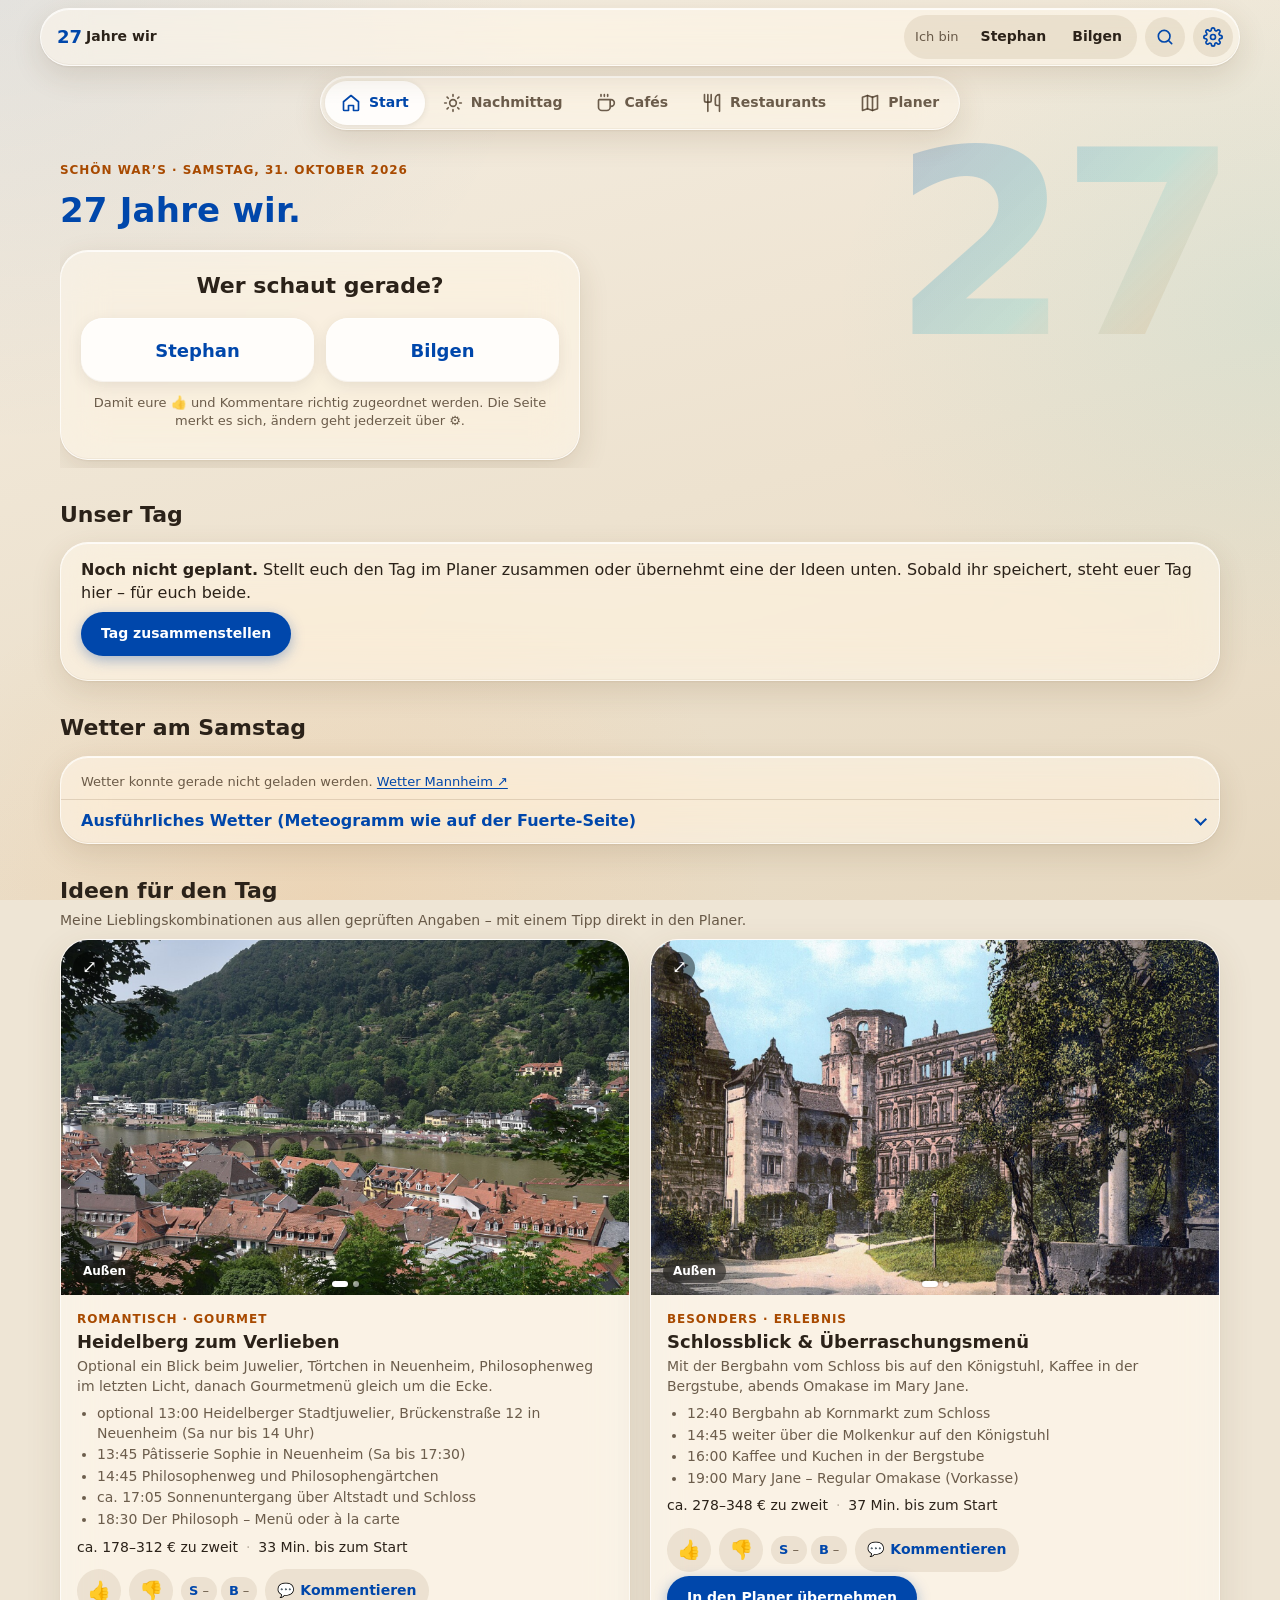
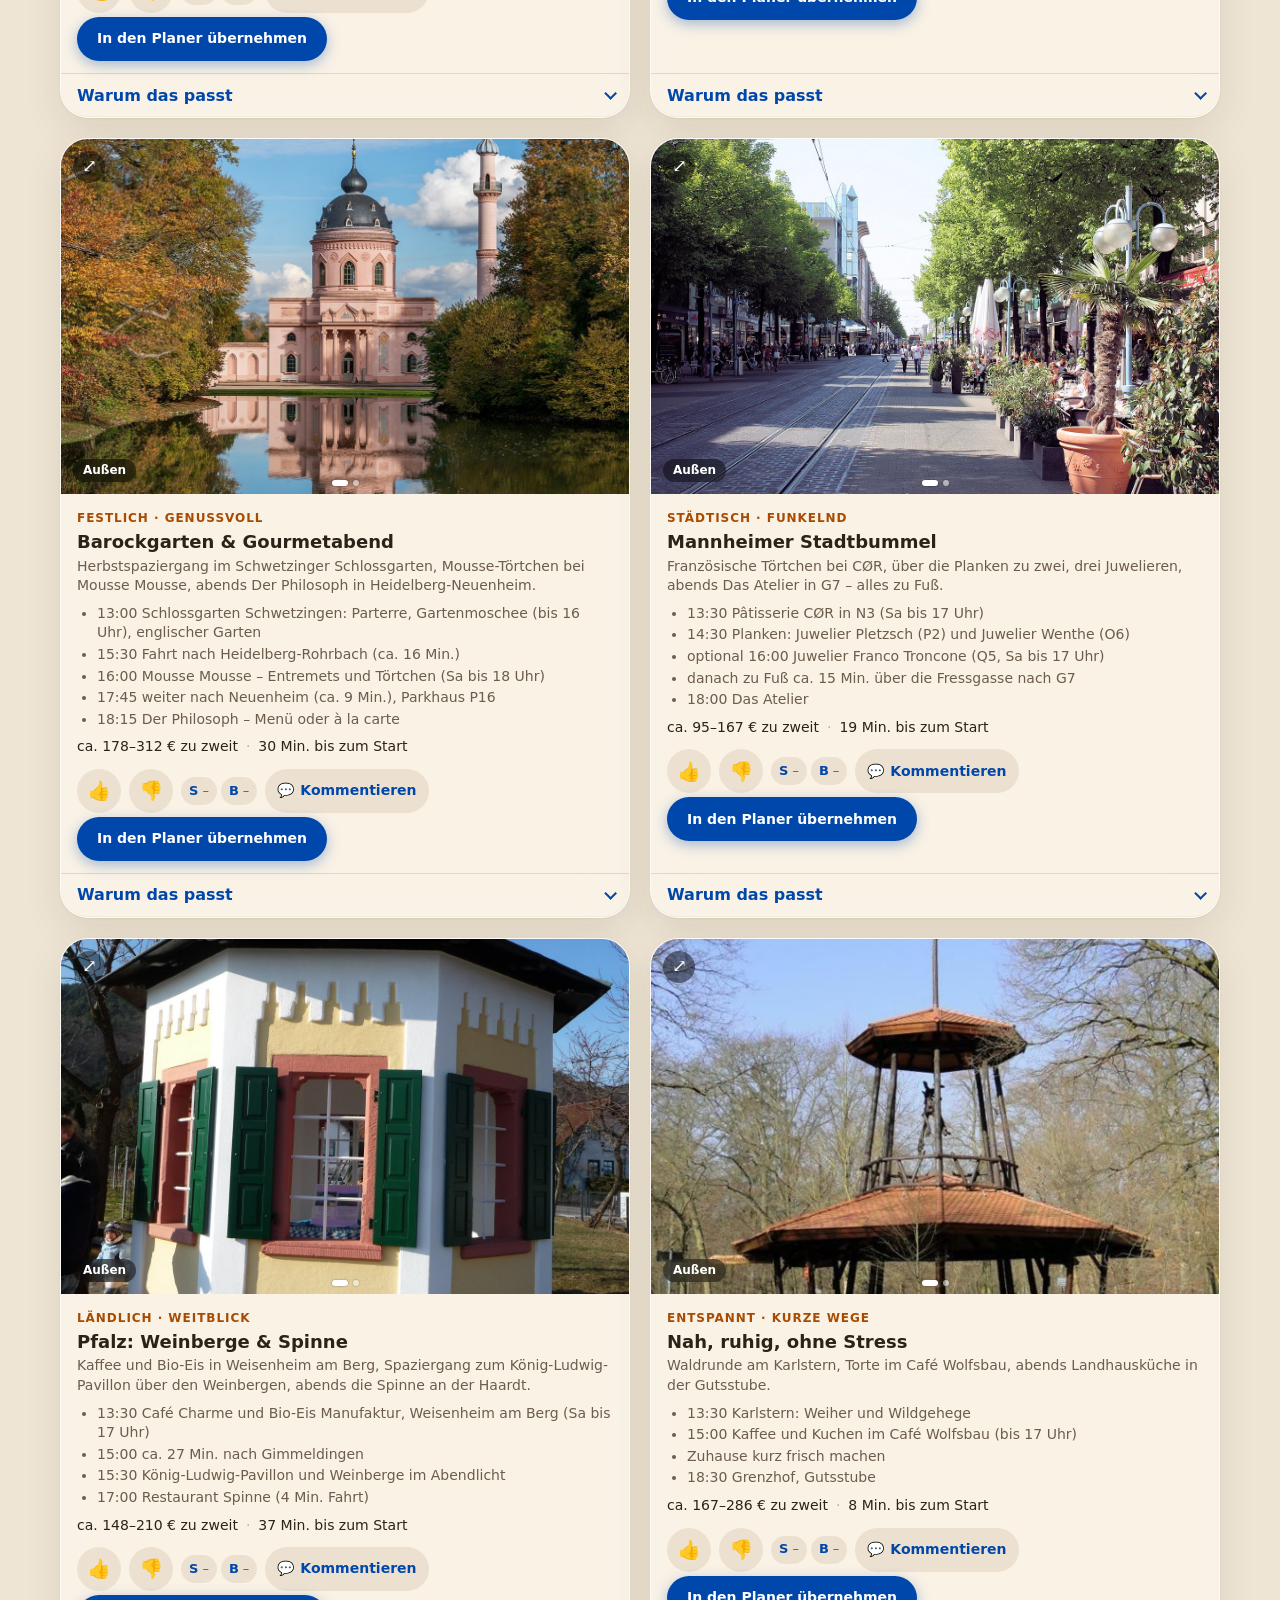
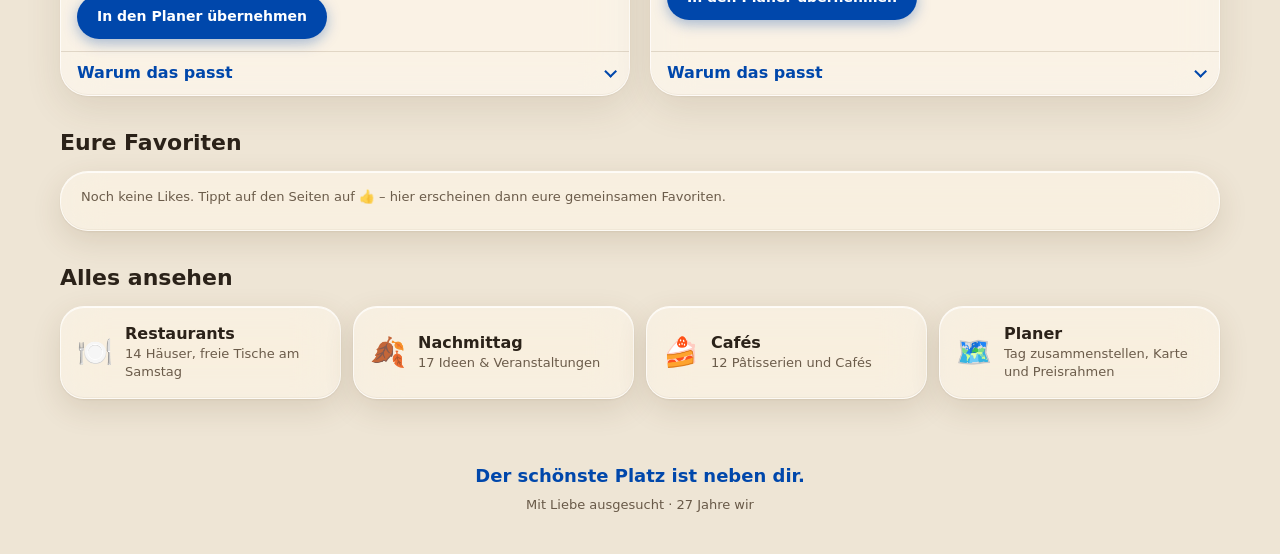
==== commit 46b9762b: "Tagesidee Barockgarten: Der Philosoph statt Kurfürstenstube (Stephans Wunsch) Co-Authored-By: Claude" ====
--- a/index.html
+++ b/index.html
@@ -75,7 +75,7 @@
     <ul class="such-treffer" id="such-treffer"></ul>
   </section>
   <div class="toast" id="toast" role="status" aria-live="polite"></div>
-  <script src="data.js?v=d4737274"></script>
+  <script src="data.js?v=1482619b"></script>
   <script src="likestore.js?v=ab14de96"></script>
   <script src="start.js?v=19758ab6"></script>
   <script src="script.js?v=ec2688a6"></script>
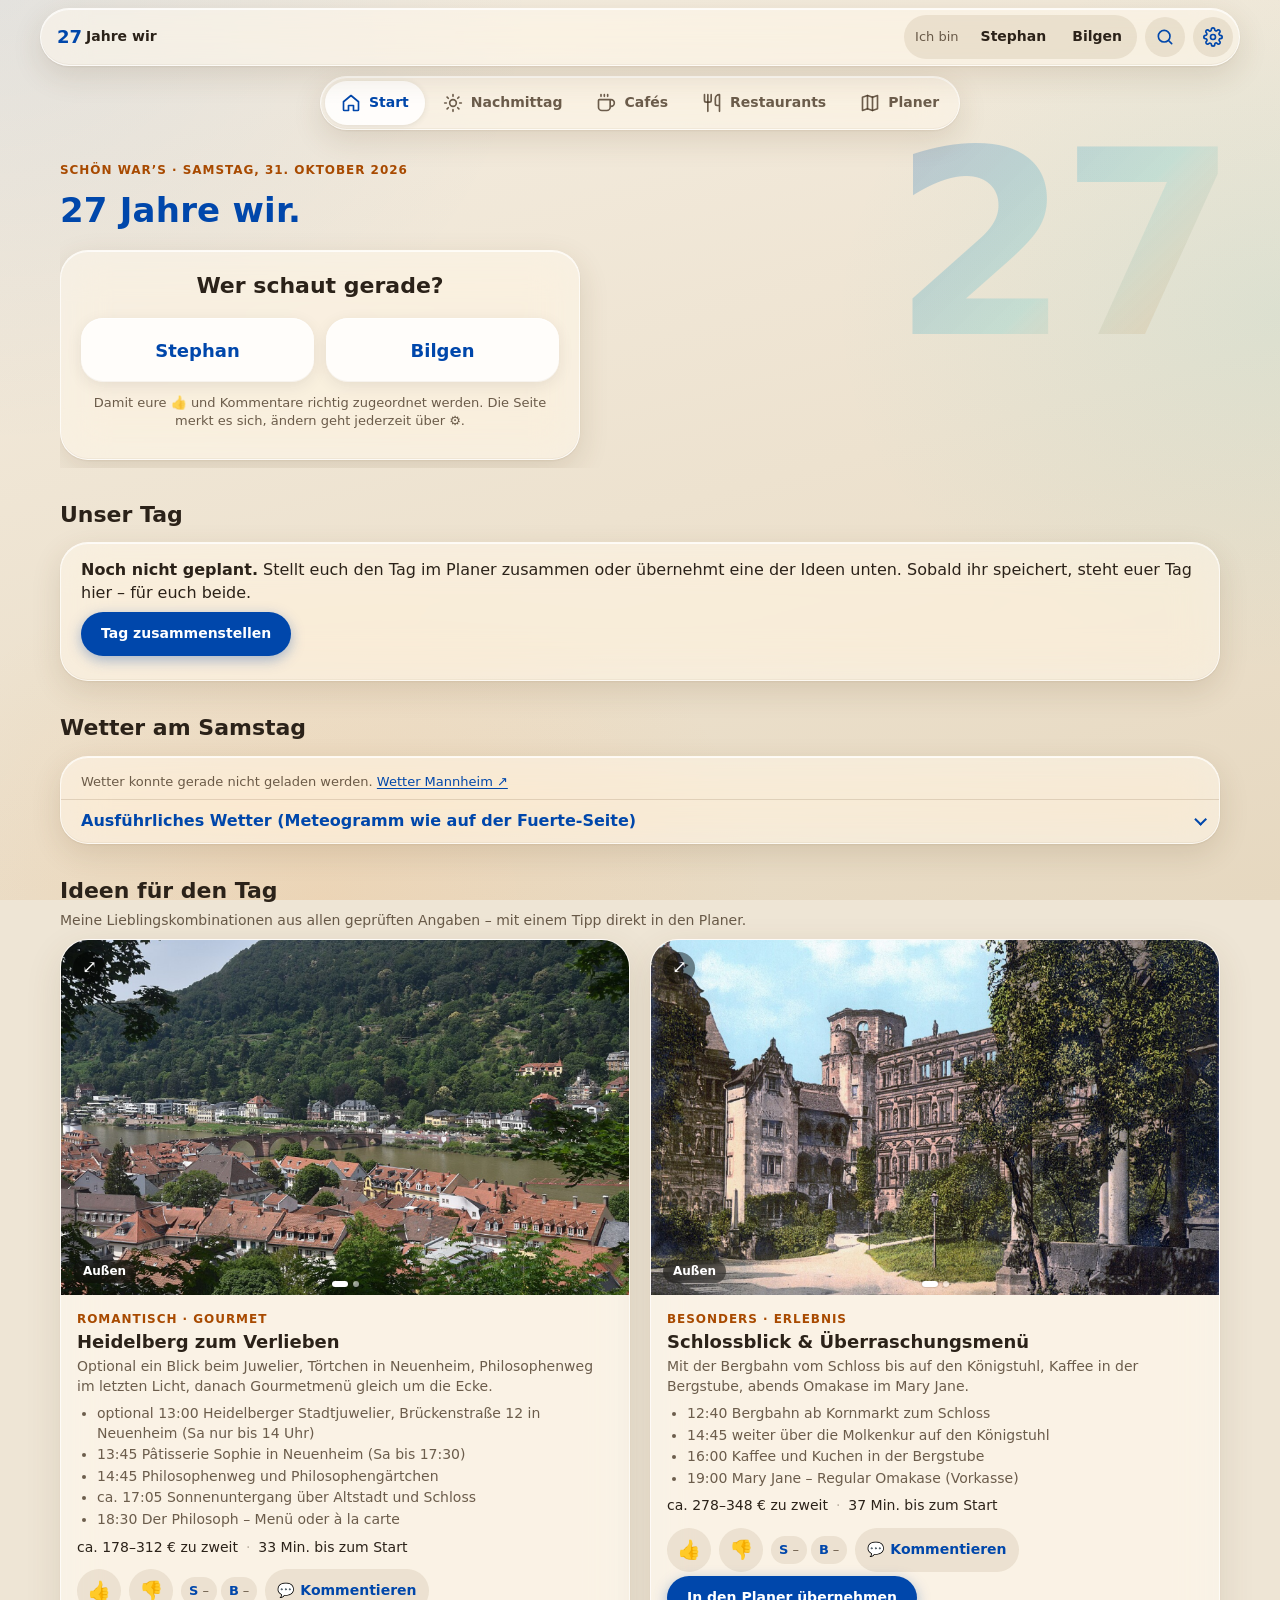
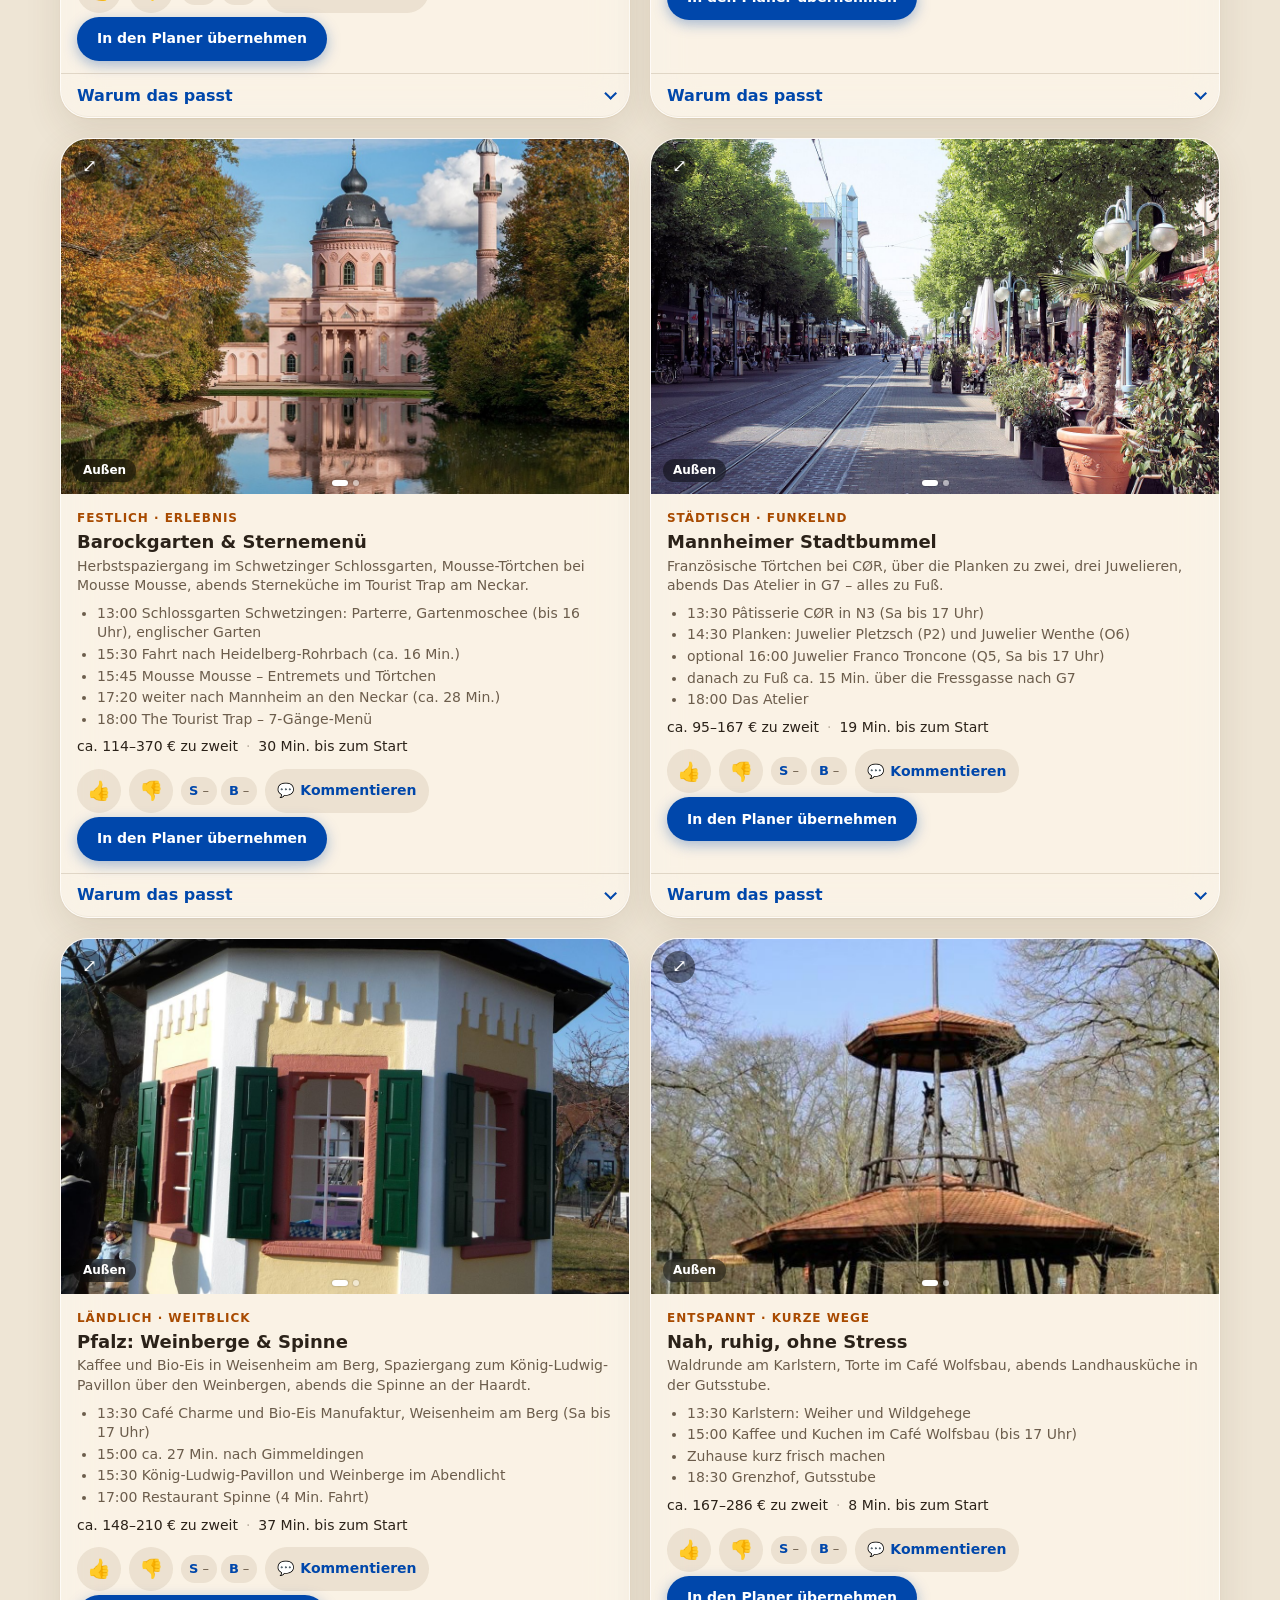
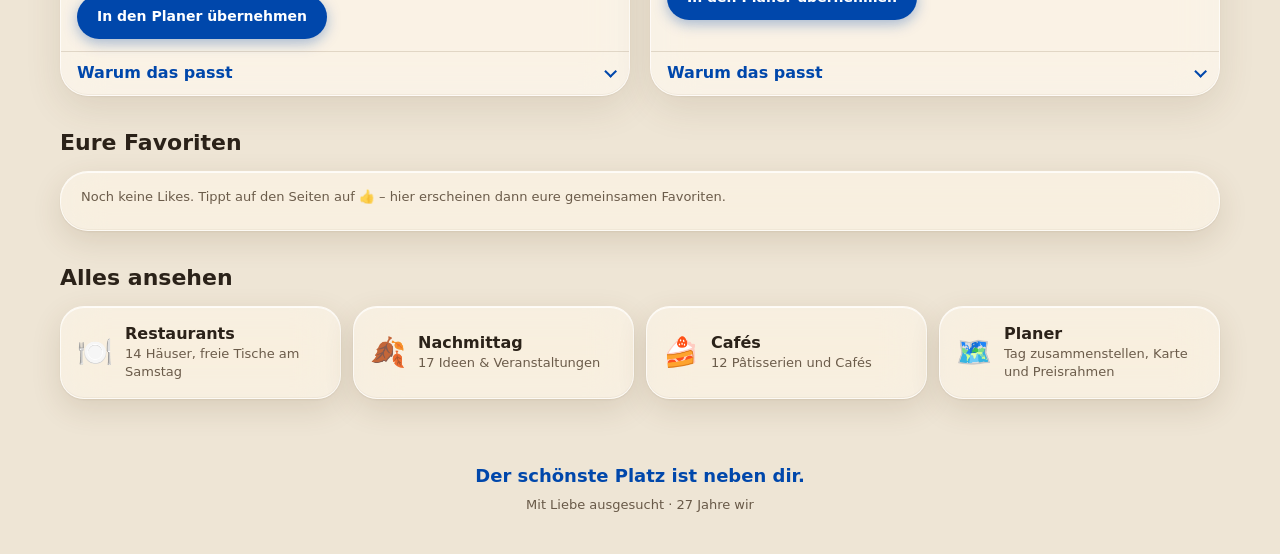
==== commit 53095315: "Tagesidee Barockgarten: Tourist Trap um 18:00 statt Philosoph (Stephans Wahl, Tisch am 30.10. noch f" ====
--- a/index.html
+++ b/index.html
@@ -75,7 +75,7 @@
     <ul class="such-treffer" id="such-treffer"></ul>
   </section>
   <div class="toast" id="toast" role="status" aria-live="polite"></div>
-  <script src="data.js?v=1482619b"></script>
+  <script src="data.js?v=e72e0f05"></script>
   <script src="likestore.js?v=ab14de96"></script>
   <script src="start.js?v=19758ab6"></script>
   <script src="script.js?v=ec2688a6"></script>
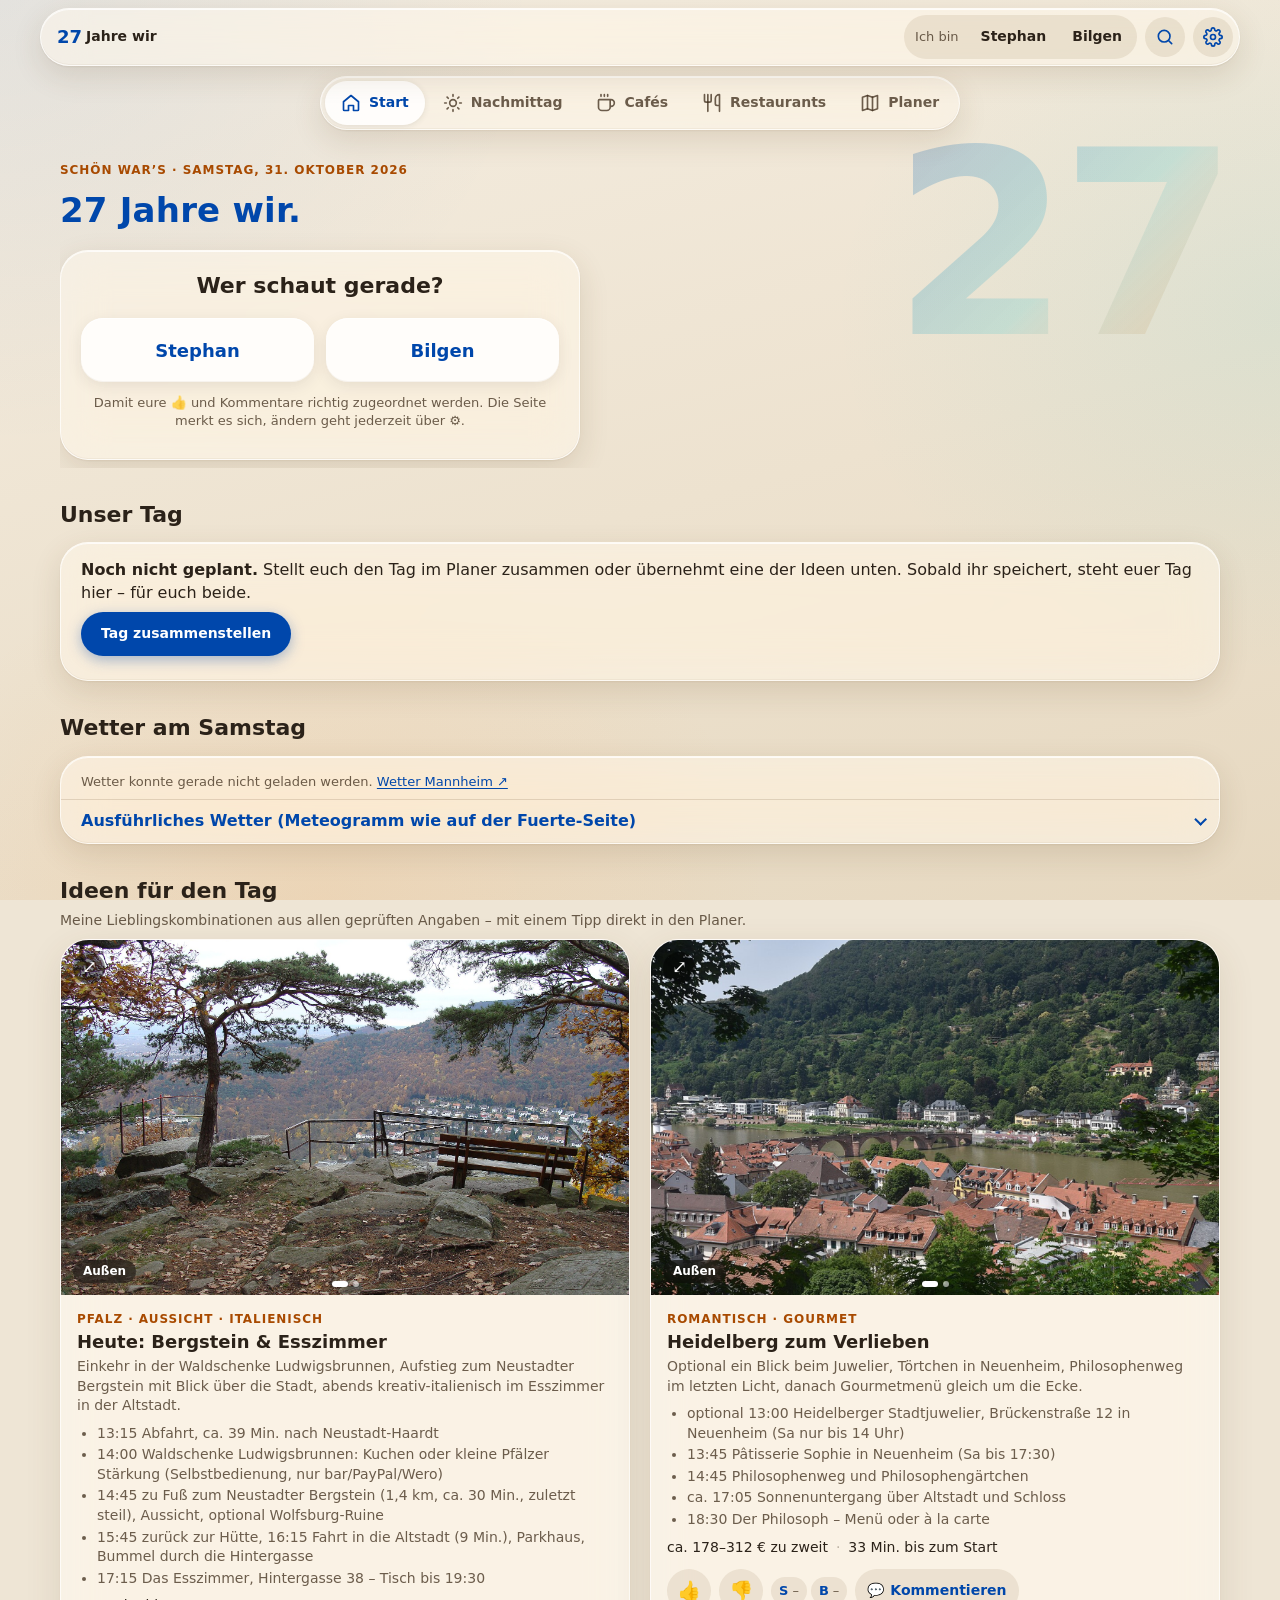
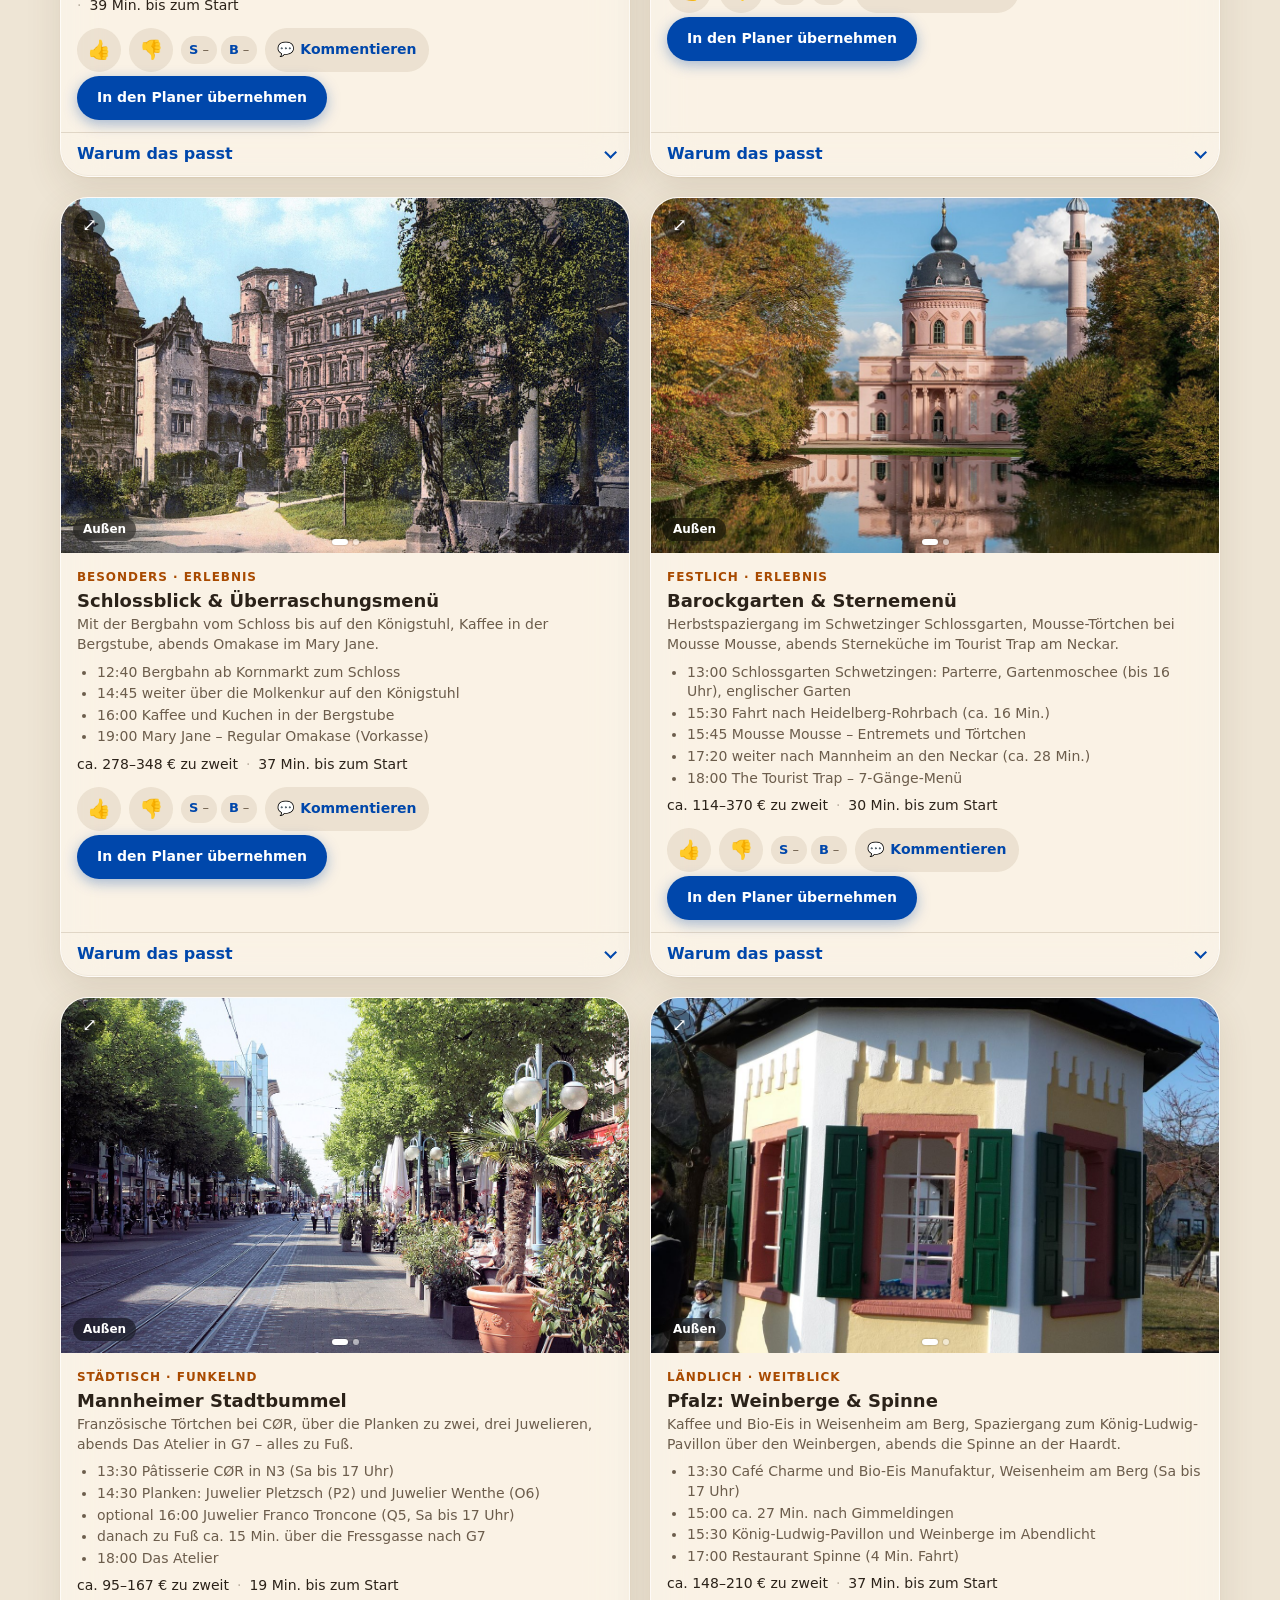
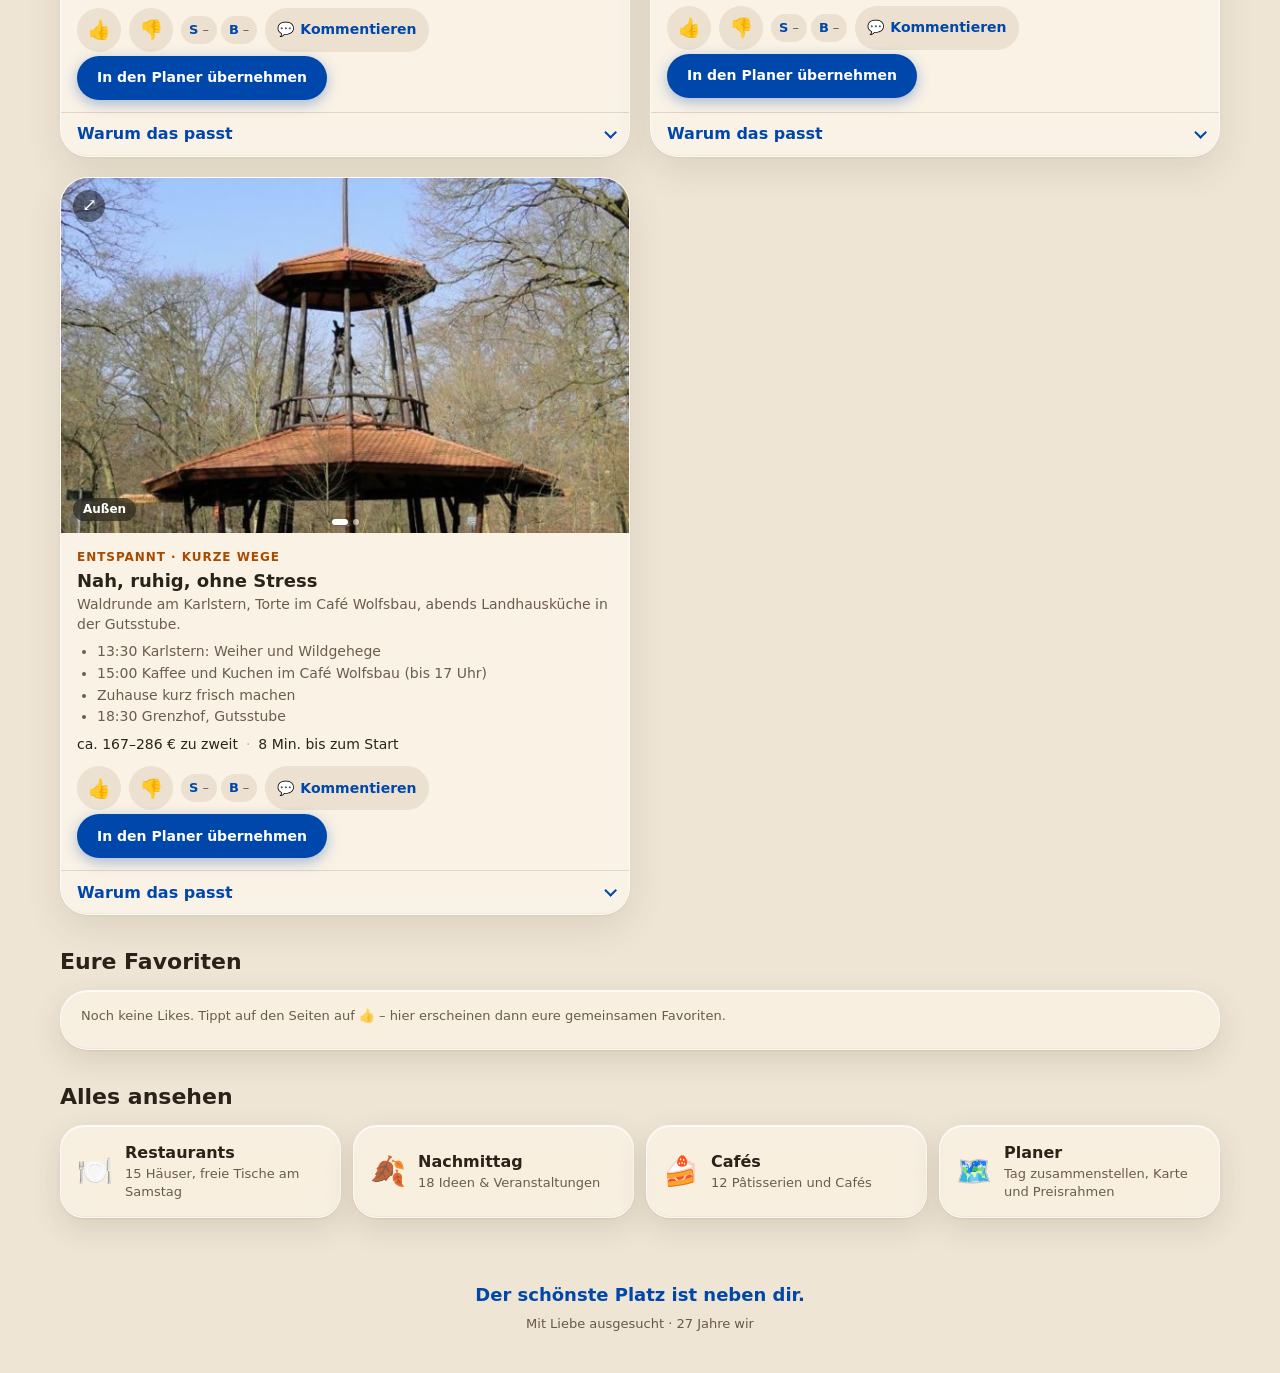
==== commit 208915a4: "Tagesidee für den 31.10.: Waldschenke Ludwigsbrunnen, Neustadter Bergstein und Das Esszimmer (neues " ====
--- a/index.html
+++ b/index.html
@@ -75,7 +75,7 @@
     <ul class="such-treffer" id="such-treffer"></ul>
   </section>
   <div class="toast" id="toast" role="status" aria-live="polite"></div>
-  <script src="data.js?v=e72e0f05"></script>
+  <script src="data.js?v=954beff8"></script>
   <script src="likestore.js?v=ab14de96"></script>
   <script src="start.js?v=19758ab6"></script>
   <script src="script.js?v=ec2688a6"></script>
